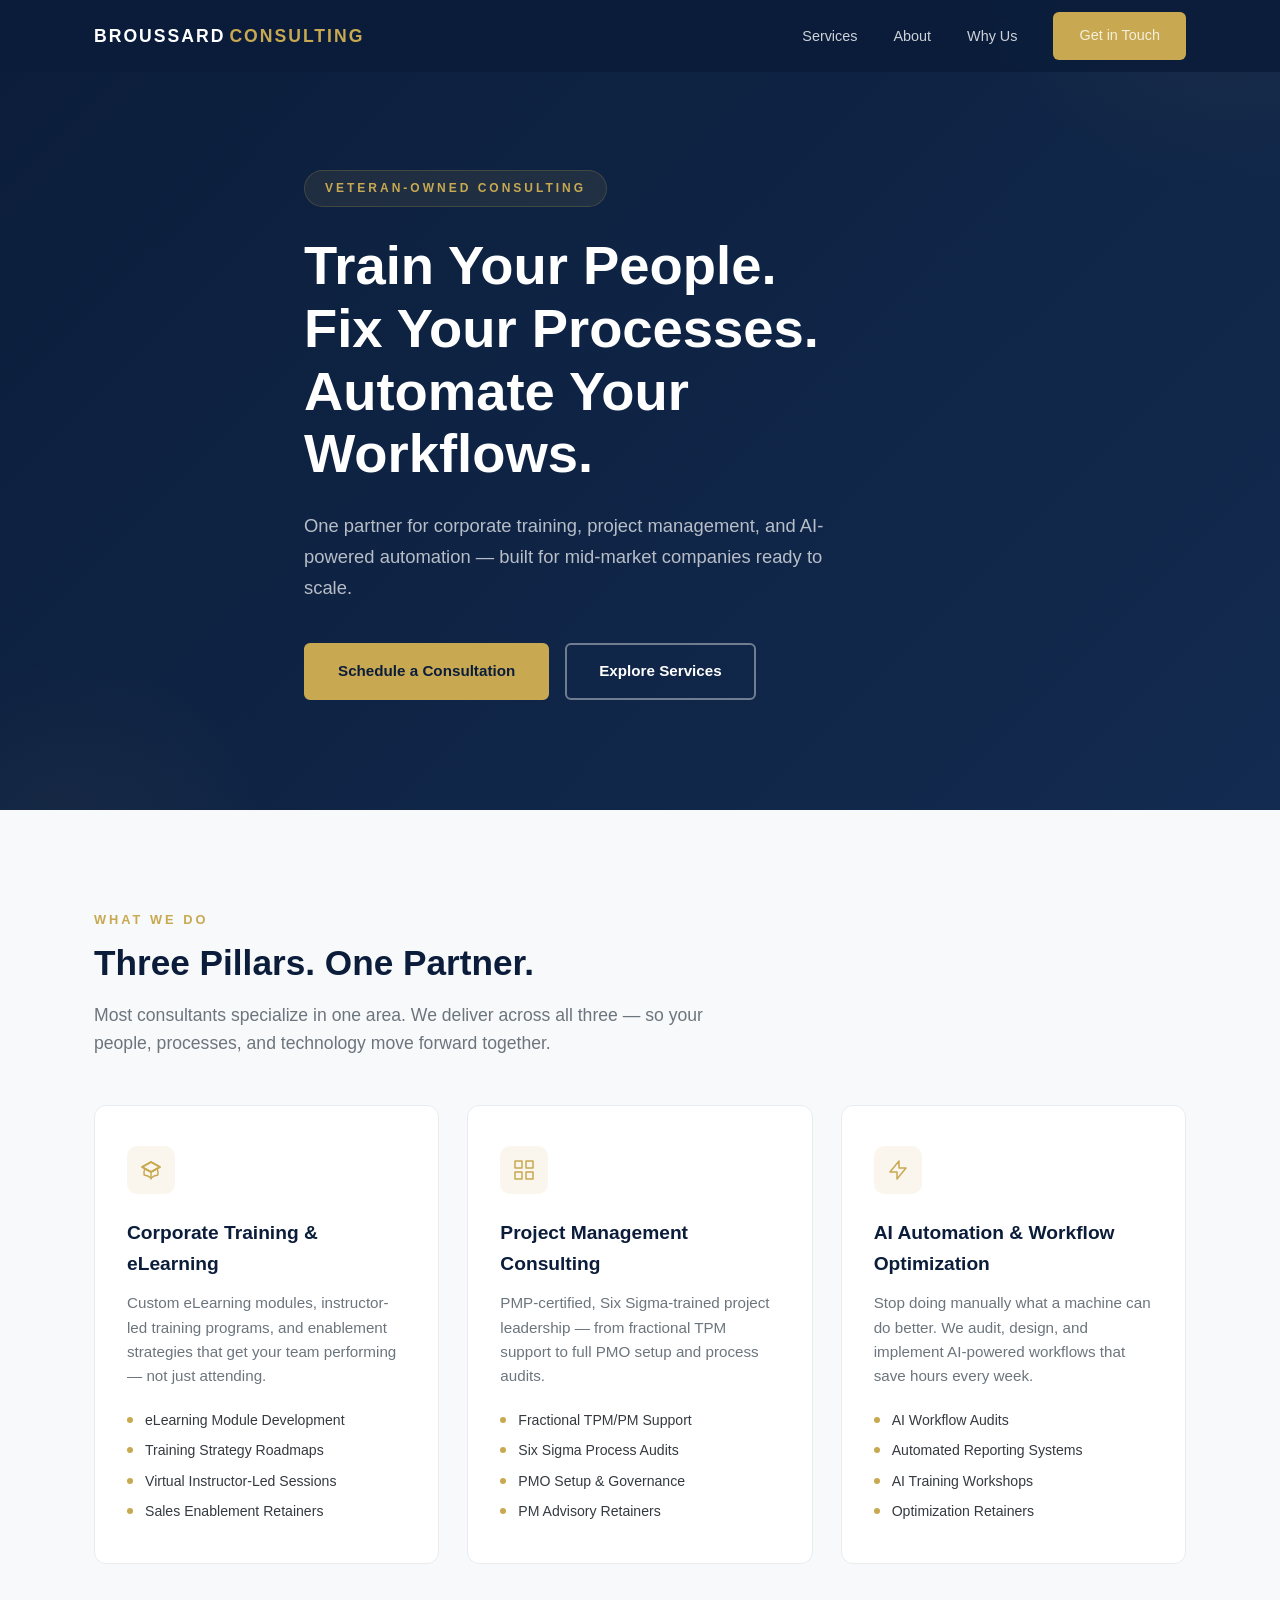
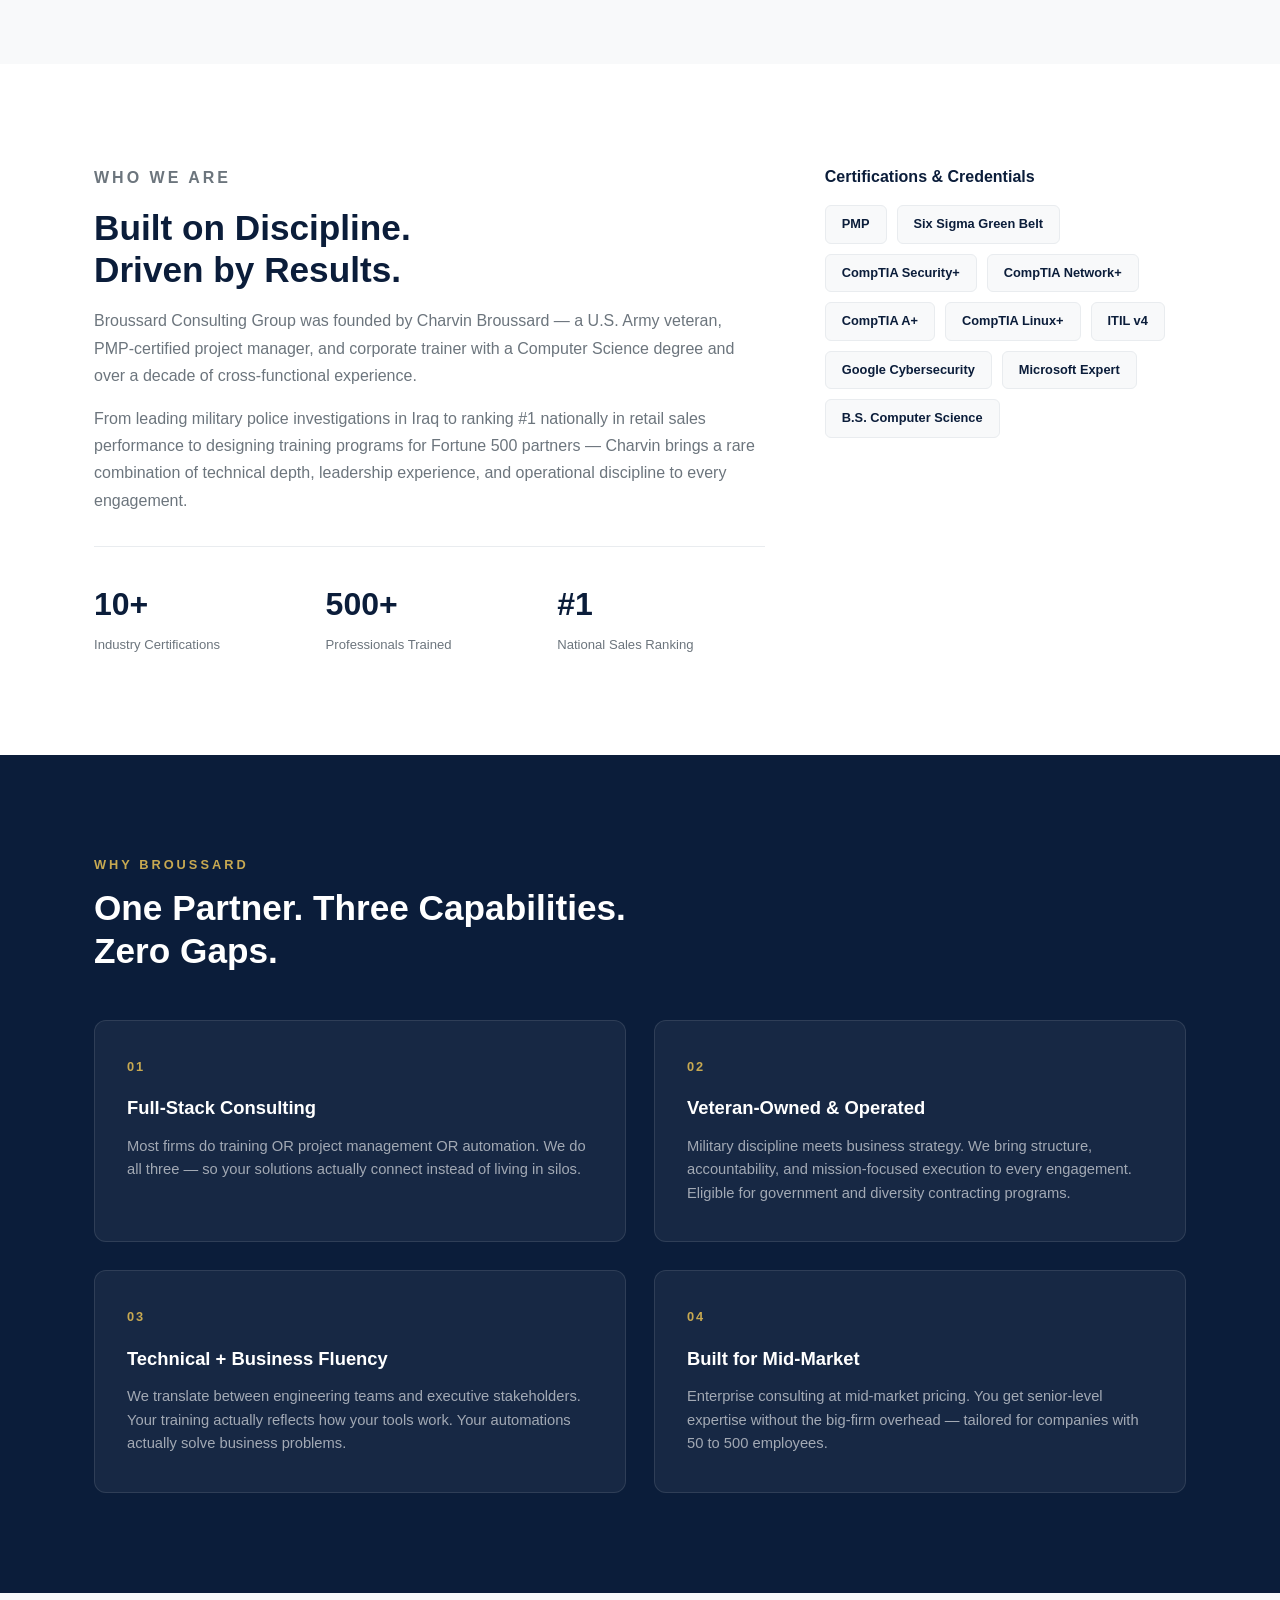
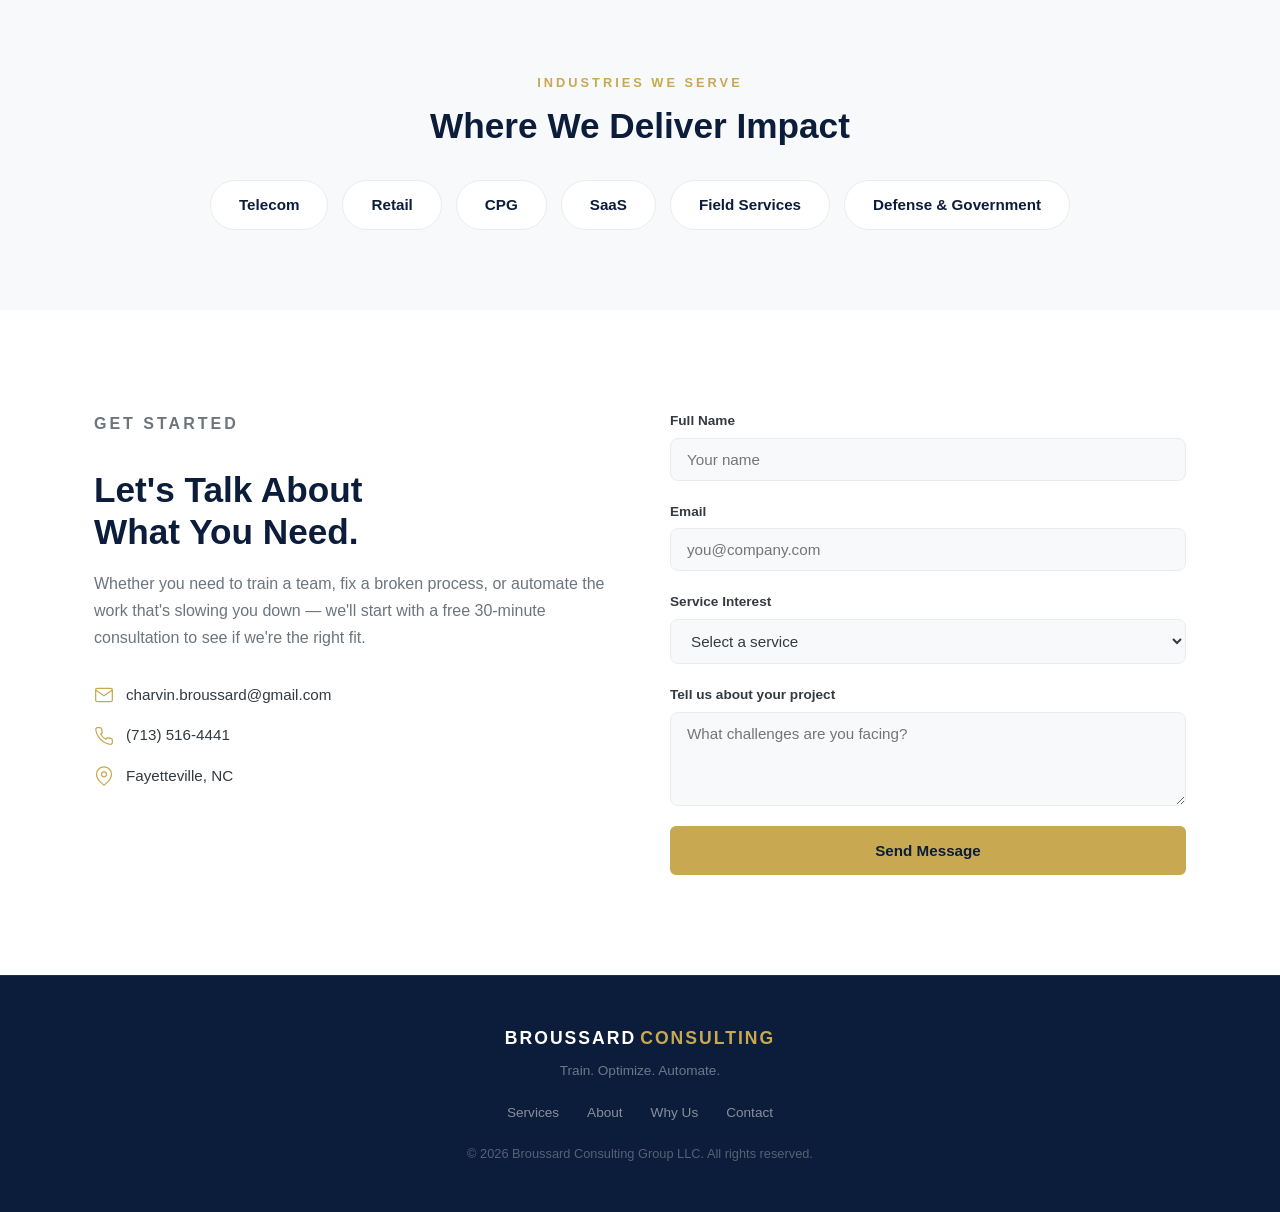
==== index.html @ 8b86dac6 "Initial commit: Broussard Consulting Group landing page" ====
<!DOCTYPE html>
<html lang="en">
<head>
  <meta charset="UTF-8">
  <meta name="viewport" content="width=device-width, initial-scale=1.0">
  <title>Broussard Consulting Group | Training, PM & AI Automation</title>
  <meta name="description" content="Broussard Consulting Group — Corporate Training, Project Management Consulting, and AI Automation for mid-market companies. Veteran-owned.">
  <link rel="stylesheet" href="styles.css">
</head>
<body>

  <!-- Navigation -->
  <nav class="navbar" id="navbar">
    <div class="container nav-container">
      <a href="#" class="logo">BROUSSARD<span>CONSULTING</span></a>
      <button class="nav-toggle" id="navToggle" aria-label="Toggle navigation">
        <span></span>
        <span></span>
        <span></span>
      </button>
      <ul class="nav-links" id="navLinks">
        <li><a href="#services">Services</a></li>
        <li><a href="#about">About</a></li>
        <li><a href="#why-us">Why Us</a></li>
        <li><a href="#contact" class="btn btn-nav">Get in Touch</a></li>
      </ul>
    </div>
  </nav>

  <!-- Hero Section -->
  <header class="hero">
    <div class="container hero-content">
      <p class="hero-badge">Veteran-Owned Consulting</p>
      <h1>Train Your People.<br>Fix Your Processes.<br>Automate Your Workflows.</h1>
      <p class="hero-sub">One partner for corporate training, project management, and AI-powered automation — built for mid-market companies ready to scale.</p>
      <div class="hero-cta">
        <a href="#contact" class="btn btn-primary">Schedule a Consultation</a>
        <a href="#services" class="btn btn-outline">Explore Services</a>
      </div>
    </div>
  </header>

  <!-- Services Section -->
  <section class="services" id="services">
    <div class="container">
      <p class="section-label">What We Do</p>
      <h2 class="section-title">Three Pillars. One Partner.</h2>
      <p class="section-sub">Most consultants specialize in one area. We deliver across all three — so your people, processes, and technology move forward together.</p>
      <div class="services-grid">
        <!-- Service 1 -->
        <div class="service-card">
          <div class="service-icon">
            <svg viewBox="0 0 24 24" fill="none" stroke="currentColor" stroke-width="1.5" stroke-linecap="round" stroke-linejoin="round"><path d="M12 14l9-5-9-5-9 5 9 5z"/><path d="M12 14l6.16-3.422a12.083 12.083 0 01.665 6.479A11.952 11.952 0 0012 20.055a11.952 11.952 0 00-6.824-2.998 12.078 12.078 0 01.665-6.479L12 14z"/><path d="M12 14l9-5-9-5-9 5 9 5z"/><path d="M12 14v7"/></svg>
          </div>
          <h3>Corporate Training & eLearning</h3>
          <p>Custom eLearning modules, instructor-led training programs, and enablement strategies that get your team performing — not just attending.</p>
          <ul class="service-list">
            <li>eLearning Module Development</li>
            <li>Training Strategy Roadmaps</li>
            <li>Virtual Instructor-Led Sessions</li>
            <li>Sales Enablement Retainers</li>
          </ul>
        </div>
        <!-- Service 2 -->
        <div class="service-card">
          <div class="service-icon">
            <svg viewBox="0 0 24 24" fill="none" stroke="currentColor" stroke-width="1.5" stroke-linecap="round" stroke-linejoin="round"><rect x="3" y="3" width="7" height="7"/><rect x="14" y="3" width="7" height="7"/><rect x="3" y="14" width="7" height="7"/><rect x="14" y="14" width="7" height="7"/></svg>
          </div>
          <h3>Project Management Consulting</h3>
          <p>PMP-certified, Six Sigma-trained project leadership — from fractional TPM support to full PMO setup and process audits.</p>
          <ul class="service-list">
            <li>Fractional TPM/PM Support</li>
            <li>Six Sigma Process Audits</li>
            <li>PMO Setup & Governance</li>
            <li>PM Advisory Retainers</li>
          </ul>
        </div>
        <!-- Service 3 -->
        <div class="service-card">
          <div class="service-icon">
            <svg viewBox="0 0 24 24" fill="none" stroke="currentColor" stroke-width="1.5" stroke-linecap="round" stroke-linejoin="round"><path d="M13 10V3L4 14h7v7l9-11h-7z"/></svg>
          </div>
          <h3>AI Automation & Workflow Optimization</h3>
          <p>Stop doing manually what a machine can do better. We audit, design, and implement AI-powered workflows that save hours every week.</p>
          <ul class="service-list">
            <li>AI Workflow Audits</li>
            <li>Automated Reporting Systems</li>
            <li>AI Training Workshops</li>
            <li>Optimization Retainers</li>
          </ul>
        </div>
      </div>
    </div>
  </section>

  <!-- About Section -->
  <section class="about" id="about">
    <div class="container about-grid">
      <div class="about-content">
        <p class="section-label">Who We Are</p>
        <h2 class="section-title">Built on Discipline.<br>Driven by Results.</h2>
        <p>Broussard Consulting Group was founded by Charvin Broussard — a U.S. Army veteran, PMP-certified project manager, and corporate trainer with a Computer Science degree and over a decade of cross-functional experience.</p>
        <p>From leading military police investigations in Iraq to ranking #1 nationally in retail sales performance to designing training programs for Fortune 500 partners — Charvin brings a rare combination of technical depth, leadership experience, and operational discipline to every engagement.</p>
        <div class="credential-grid">
          <div class="credential">
            <span class="credential-number">10+</span>
            <span class="credential-label">Industry Certifications</span>
          </div>
          <div class="credential">
            <span class="credential-number">500+</span>
            <span class="credential-label">Professionals Trained</span>
          </div>
          <div class="credential">
            <span class="credential-number">#1</span>
            <span class="credential-label">National Sales Ranking</span>
          </div>
        </div>
      </div>
      <div class="about-certs">
        <h4>Certifications & Credentials</h4>
        <div class="cert-tags">
          <span class="cert-tag">PMP</span>
          <span class="cert-tag">Six Sigma Green Belt</span>
          <span class="cert-tag">CompTIA Security+</span>
          <span class="cert-tag">CompTIA Network+</span>
          <span class="cert-tag">CompTIA A+</span>
          <span class="cert-tag">CompTIA Linux+</span>
          <span class="cert-tag">ITIL v4</span>
          <span class="cert-tag">Google Cybersecurity</span>
          <span class="cert-tag">Microsoft Expert</span>
          <span class="cert-tag">B.S. Computer Science</span>
        </div>
      </div>
    </div>
  </section>

  <!-- Why Us Section -->
  <section class="why-us" id="why-us">
    <div class="container">
      <p class="section-label">Why Broussard</p>
      <h2 class="section-title">One Partner. Three Capabilities.<br>Zero Gaps.</h2>
      <div class="why-grid">
        <div class="why-card">
          <div class="why-number">01</div>
          <h3>Full-Stack Consulting</h3>
          <p>Most firms do training OR project management OR automation. We do all three — so your solutions actually connect instead of living in silos.</p>
        </div>
        <div class="why-card">
          <div class="why-number">02</div>
          <h3>Veteran-Owned & Operated</h3>
          <p>Military discipline meets business strategy. We bring structure, accountability, and mission-focused execution to every engagement. Eligible for government and diversity contracting programs.</p>
        </div>
        <div class="why-card">
          <div class="why-number">03</div>
          <h3>Technical + Business Fluency</h3>
          <p>We translate between engineering teams and executive stakeholders. Your training actually reflects how your tools work. Your automations actually solve business problems.</p>
        </div>
        <div class="why-card">
          <div class="why-number">04</div>
          <h3>Built for Mid-Market</h3>
          <p>Enterprise consulting at mid-market pricing. You get senior-level expertise without the big-firm overhead — tailored for companies with 50 to 500 employees.</p>
        </div>
      </div>
    </div>
  </section>

  <!-- Industries Section -->
  <section class="industries">
    <div class="container">
      <p class="section-label">Industries We Serve</p>
      <h2 class="section-title">Where We Deliver Impact</h2>
      <div class="industry-tags">
        <span class="industry-tag">Telecom</span>
        <span class="industry-tag">Retail</span>
        <span class="industry-tag">CPG</span>
        <span class="industry-tag">SaaS</span>
        <span class="industry-tag">Field Services</span>
        <span class="industry-tag">Defense & Government</span>
      </div>
    </div>
  </section>

  <!-- Contact / CTA Section -->
  <section class="contact" id="contact">
    <div class="container contact-grid">
      <div class="contact-info">
        <p class="section-label">Get Started</p>
        <h2 class="section-title">Let's Talk About<br>What You Need.</h2>
        <p>Whether you need to train a team, fix a broken process, or automate the work that's slowing you down — we'll start with a free 30-minute consultation to see if we're the right fit.</p>
        <div class="contact-details">
          <div class="contact-item">
            <svg viewBox="0 0 24 24" fill="none" stroke="currentColor" stroke-width="1.5" stroke-linecap="round" stroke-linejoin="round"><path d="M4 4h16c1.1 0 2 .9 2 2v12c0 1.1-.9 2-2 2H4c-1.1 0-2-.9-2-2V6c0-1.1.9-2 2-2z"/><polyline points="22,6 12,13 2,6"/></svg>
            <a href="mailto:charvin.broussard@gmail.com">charvin.broussard@gmail.com</a>
          </div>
          <div class="contact-item">
            <svg viewBox="0 0 24 24" fill="none" stroke="currentColor" stroke-width="1.5" stroke-linecap="round" stroke-linejoin="round"><path d="M22 16.92v3a2 2 0 01-2.18 2 19.79 19.79 0 01-8.63-3.07 19.5 19.5 0 01-6-6 19.79 19.79 0 01-3.07-8.67A2 2 0 014.11 2h3a2 2 0 012 1.72 12.84 12.84 0 00.7 2.81 2 2 0 01-.45 2.11L8.09 9.91a16 16 0 006 6l1.27-1.27a2 2 0 012.11-.45 12.84 12.84 0 002.81.7A2 2 0 0122 16.92z"/></svg>
            <a href="tel:7135164441">(713) 516-4441</a>
          </div>
          <div class="contact-item">
            <svg viewBox="0 0 24 24" fill="none" stroke="currentColor" stroke-width="1.5" stroke-linecap="round" stroke-linejoin="round"><path d="M21 10c0 7-9 13-9 13s-9-6-9-13a9 9 0 0118 0z"/><circle cx="12" cy="10" r="3"/></svg>
            <span>Fayetteville, NC</span>
          </div>
        </div>
      </div>
      <form class="contact-form" id="contactForm">
        <div class="form-group">
          <label for="name">Full Name</label>
          <input type="text" id="name" name="name" required placeholder="Your name">
        </div>
        <div class="form-group">
          <label for="email">Email</label>
          <input type="email" id="email" name="email" required placeholder="you@company.com">
        </div>
        <div class="form-group">
          <label for="service">Service Interest</label>
          <select id="service" name="service" required>
            <option value="" disabled selected>Select a service</option>
            <option value="training">Corporate Training & eLearning</option>
            <option value="pm">Project Management Consulting</option>
            <option value="ai">AI Automation & Workflow Optimization</option>
            <option value="multiple">Multiple Services</option>
          </select>
        </div>
        <div class="form-group">
          <label for="message">Tell us about your project</label>
          <textarea id="message" name="message" rows="4" required placeholder="What challenges are you facing?"></textarea>
        </div>
        <button type="submit" class="btn btn-primary btn-full">Send Message</button>
      </form>
    </div>
  </section>

  <!-- Footer -->
  <footer class="footer">
    <div class="container footer-content">
      <div class="footer-brand">
        <a href="#" class="logo">BROUSSARD<span>CONSULTING</span></a>
        <p>Train. Optimize. Automate.</p>
      </div>
      <div class="footer-links">
        <a href="#services">Services</a>
        <a href="#about">About</a>
        <a href="#why-us">Why Us</a>
        <a href="#contact">Contact</a>
      </div>
      <p class="footer-copy">&copy; 2026 Broussard Consulting Group LLC. All rights reserved.</p>
    </div>
  </footer>

  <script src="script.js"></script>
</body>
</html>
---- styles.css ----
/* ===========================
   BROUSSARD CONSULTING GROUP
   Landing Page Styles
   =========================== */

/* --- Reset & Base --- */
*, *::before, *::after {
  margin: 0;
  padding: 0;
  box-sizing: border-box;
}

:root {
  --navy: #0B1D3A;
  --navy-light: #132B50;
  --gold: #C8A951;
  --gold-light: #E0C97A;
  --white: #FFFFFF;
  --gray-50: #F8F9FA;
  --gray-100: #F1F3F5;
  --gray-200: #E9ECEF;
  --gray-400: #ADB5BD;
  --gray-600: #6C757D;
  --gray-800: #343A40;
  --font-main: 'Segoe UI', -apple-system, BlinkMacSystemFont, sans-serif;
  --transition: 0.3s ease;
}

html {
  scroll-behavior: smooth;
  scroll-padding-top: 80px;
}

body {
  font-family: var(--font-main);
  color: var(--gray-800);
  line-height: 1.6;
  background: var(--white);
  -webkit-font-smoothing: antialiased;
}

a {
  text-decoration: none;
  color: inherit;
}

ul {
  list-style: none;
}

img {
  max-width: 100%;
  display: block;
}

.container {
  max-width: 1140px;
  margin: 0 auto;
  padding: 0 24px;
}

/* --- Buttons --- */
.btn {
  display: inline-block;
  padding: 14px 32px;
  border-radius: 6px;
  font-size: 0.95rem;
  font-weight: 600;
  cursor: pointer;
  transition: var(--transition);
  border: 2px solid transparent;
  text-align: center;
}

.btn-primary {
  background: var(--gold);
  color: var(--navy);
  border-color: var(--gold);
}

.btn-primary:hover {
  background: var(--gold-light);
  border-color: var(--gold-light);
  transform: translateY(-2px);
  box-shadow: 0 4px 16px rgba(200, 169, 81, 0.3);
}

.btn-outline {
  background: transparent;
  color: var(--white);
  border-color: rgba(255, 255, 255, 0.4);
}

.btn-outline:hover {
  background: rgba(255, 255, 255, 0.1);
  border-color: var(--white);
}

.btn-nav {
  padding: 10px 24px;
  background: var(--gold);
  color: var(--navy);
  border-radius: 6px;
  font-weight: 600;
}

.btn-nav:hover {
  background: var(--gold-light);
}

.btn-full {
  width: 100%;
}

/* --- Section Labels --- */
.section-label {
  font-size: 0.8rem;
  font-weight: 700;
  text-transform: uppercase;
  letter-spacing: 3px;
  color: var(--gold);
  margin-bottom: 12px;
}

.section-title {
  font-size: 2.2rem;
  font-weight: 700;
  line-height: 1.2;
  margin-bottom: 16px;
  color: var(--navy);
}

.section-sub {
  font-size: 1.1rem;
  color: var(--gray-600);
  max-width: 640px;
  margin-bottom: 48px;
}

/* ===========================
   NAVBAR
   =========================== */
.navbar {
  position: fixed;
  top: 0;
  left: 0;
  right: 0;
  z-index: 1000;
  background: rgba(11, 29, 58, 0.95);
  backdrop-filter: blur(10px);
  transition: var(--transition);
}

.navbar.scrolled {
  box-shadow: 0 2px 20px rgba(0, 0, 0, 0.15);
}

.nav-container {
  display: flex;
  align-items: center;
  justify-content: space-between;
  height: 72px;
}

.logo {
  font-size: 1.1rem;
  font-weight: 800;
  color: var(--white);
  letter-spacing: 2px;
}

.logo span {
  color: var(--gold);
  margin-left: 4px;
}

.nav-links {
  display: flex;
  align-items: center;
  gap: 36px;
}

.nav-links a {
  color: rgba(255, 255, 255, 0.8);
  font-size: 0.9rem;
  font-weight: 500;
  transition: var(--transition);
}

.nav-links a:hover {
  color: var(--white);
}

.nav-toggle {
  display: none;
  flex-direction: column;
  gap: 5px;
  background: none;
  border: none;
  cursor: pointer;
  padding: 4px;
}

.nav-toggle span {
  width: 24px;
  height: 2px;
  background: var(--white);
  transition: var(--transition);
}

/* ===========================
   HERO
   =========================== */
.hero {
  background: linear-gradient(135deg, var(--navy) 0%, var(--navy-light) 100%);
  padding: 160px 0 100px;
  min-height: 90vh;
  display: flex;
  align-items: center;
  position: relative;
  overflow: hidden;
}

.hero::before {
  content: '';
  position: absolute;
  top: -50%;
  right: -20%;
  width: 600px;
  height: 600px;
  background: radial-gradient(circle, rgba(200, 169, 81, 0.08) 0%, transparent 70%);
  border-radius: 50%;
}

.hero::after {
  content: '';
  position: absolute;
  bottom: -30%;
  left: -10%;
  width: 400px;
  height: 400px;
  background: radial-gradient(circle, rgba(200, 169, 81, 0.05) 0%, transparent 70%);
  border-radius: 50%;
}

.hero-content {
  position: relative;
  z-index: 1;
  max-width: 720px;
}

.hero-badge {
  display: inline-block;
  font-size: 0.75rem;
  font-weight: 700;
  text-transform: uppercase;
  letter-spacing: 3px;
  color: var(--gold);
  background: rgba(200, 169, 81, 0.1);
  padding: 8px 20px;
  border-radius: 50px;
  border: 1px solid rgba(200, 169, 81, 0.2);
  margin-bottom: 28px;
}

.hero h1 {
  font-size: 3.4rem;
  font-weight: 800;
  color: var(--white);
  line-height: 1.15;
  margin-bottom: 24px;
}

.hero-sub {
  font-size: 1.15rem;
  color: rgba(255, 255, 255, 0.7);
  line-height: 1.7;
  margin-bottom: 40px;
  max-width: 560px;
}

.hero-cta {
  display: flex;
  gap: 16px;
  flex-wrap: wrap;
}

/* ===========================
   SERVICES
   =========================== */
.services {
  padding: 100px 0;
  background: var(--gray-50);
}

.services-grid {
  display: grid;
  grid-template-columns: repeat(3, 1fr);
  gap: 28px;
}

.service-card {
  background: var(--white);
  border-radius: 12px;
  padding: 40px 32px;
  border: 1px solid var(--gray-200);
  transition: var(--transition);
}

.service-card:hover {
  transform: translateY(-4px);
  box-shadow: 0 12px 40px rgba(0, 0, 0, 0.08);
  border-color: var(--gold);
}

.service-icon {
  width: 48px;
  height: 48px;
  background: rgba(200, 169, 81, 0.1);
  border-radius: 10px;
  display: flex;
  align-items: center;
  justify-content: center;
  margin-bottom: 24px;
}

.service-icon svg {
  width: 24px;
  height: 24px;
  color: var(--gold);
}

.service-card h3 {
  font-size: 1.2rem;
  font-weight: 700;
  color: var(--navy);
  margin-bottom: 12px;
}

.service-card > p {
  font-size: 0.95rem;
  color: var(--gray-600);
  margin-bottom: 20px;
  line-height: 1.6;
}

.service-list {
  display: flex;
  flex-direction: column;
  gap: 8px;
}

.service-list li {
  font-size: 0.88rem;
  color: var(--gray-800);
  padding-left: 18px;
  position: relative;
}

.service-list li::before {
  content: '';
  position: absolute;
  left: 0;
  top: 8px;
  width: 6px;
  height: 6px;
  background: var(--gold);
  border-radius: 50%;
}

/* ===========================
   ABOUT
   =========================== */
.about {
  padding: 100px 0;
}

.about-grid {
  display: grid;
  grid-template-columns: 1.3fr 0.7fr;
  gap: 60px;
  align-items: start;
}

.about-content p {
  font-size: 1rem;
  color: var(--gray-600);
  margin-bottom: 16px;
  line-height: 1.7;
}

.credential-grid {
  display: grid;
  grid-template-columns: repeat(3, 1fr);
  gap: 24px;
  margin-top: 32px;
  padding-top: 32px;
  border-top: 1px solid var(--gray-200);
}

.credential {
  display: flex;
  flex-direction: column;
}

.credential-number {
  font-size: 2rem;
  font-weight: 800;
  color: var(--navy);
}

.credential-label {
  font-size: 0.82rem;
  color: var(--gray-600);
  margin-top: 4px;
}

.about-certs h4 {
  font-size: 1rem;
  font-weight: 700;
  color: var(--navy);
  margin-bottom: 16px;
}

.cert-tags {
  display: flex;
  flex-wrap: wrap;
  gap: 10px;
}

.cert-tag {
  font-size: 0.8rem;
  font-weight: 600;
  padding: 8px 16px;
  background: var(--gray-50);
  color: var(--navy);
  border-radius: 6px;
  border: 1px solid var(--gray-200);
}

/* ===========================
   WHY US
   =========================== */
.why-us {
  padding: 100px 0;
  background: var(--navy);
}

.why-us .section-label {
  color: var(--gold);
}

.why-us .section-title {
  color: var(--white);
}

.why-grid {
  display: grid;
  grid-template-columns: repeat(2, 1fr);
  gap: 28px;
  margin-top: 48px;
}

.why-card {
  background: rgba(255, 255, 255, 0.05);
  border: 1px solid rgba(255, 255, 255, 0.1);
  border-radius: 12px;
  padding: 36px 32px;
  transition: var(--transition);
}

.why-card:hover {
  background: rgba(255, 255, 255, 0.08);
  border-color: rgba(200, 169, 81, 0.3);
}

.why-number {
  font-size: 0.8rem;
  font-weight: 700;
  color: var(--gold);
  letter-spacing: 2px;
  margin-bottom: 16px;
}

.why-card h3 {
  font-size: 1.15rem;
  font-weight: 700;
  color: var(--white);
  margin-bottom: 12px;
}

.why-card p {
  font-size: 0.92rem;
  color: rgba(255, 255, 255, 0.6);
  line-height: 1.6;
}

/* ===========================
   INDUSTRIES
   =========================== */
.industries {
  padding: 80px 0;
  text-align: center;
  background: var(--gray-50);
}

.industry-tags {
  display: flex;
  flex-wrap: wrap;
  justify-content: center;
  gap: 14px;
  margin-top: 32px;
}

.industry-tag {
  font-size: 0.95rem;
  font-weight: 600;
  padding: 12px 28px;
  background: var(--white);
  color: var(--navy);
  border-radius: 50px;
  border: 1px solid var(--gray-200);
  transition: var(--transition);
}

.industry-tag:hover {
  border-color: var(--gold);
  color: var(--gold);
}

/* ===========================
   CONTACT
   =========================== */
.contact {
  padding: 100px 0;
}

.contact-grid {
  display: grid;
  grid-template-columns: 1fr 1fr;
  gap: 60px;
  align-items: start;
}

.contact-info p {
  font-size: 1rem;
  color: var(--gray-600);
  line-height: 1.7;
  margin-bottom: 32px;
}

.contact-details {
  display: flex;
  flex-direction: column;
  gap: 16px;
}

.contact-item {
  display: flex;
  align-items: center;
  gap: 12px;
  font-size: 0.95rem;
  color: var(--gray-800);
}

.contact-item svg {
  width: 20px;
  height: 20px;
  color: var(--gold);
  flex-shrink: 0;
}

.contact-item a {
  transition: var(--transition);
}

.contact-item a:hover {
  color: var(--gold);
}

/* --- Form --- */
.contact-form {
  display: flex;
  flex-direction: column;
  gap: 20px;
}

.form-group {
  display: flex;
  flex-direction: column;
  gap: 6px;
}

.form-group label {
  font-size: 0.85rem;
  font-weight: 600;
  color: var(--gray-800);
}

.form-group input,
.form-group select,
.form-group textarea {
  padding: 12px 16px;
  border: 1px solid var(--gray-200);
  border-radius: 8px;
  font-family: var(--font-main);
  font-size: 0.95rem;
  color: var(--gray-800);
  background: var(--gray-50);
  transition: var(--transition);
  outline: none;
}

.form-group input:focus,
.form-group select:focus,
.form-group textarea:focus {
  border-color: var(--gold);
  background: var(--white);
  box-shadow: 0 0 0 3px rgba(200, 169, 81, 0.1);
}

.form-group textarea {
  resize: vertical;
}

/* --- Form Success Message --- */
.form-success {
  display: none;
  text-align: center;
  padding: 40px;
}

.form-success.visible {
  display: block;
}

.form-success h3 {
  font-size: 1.3rem;
  color: var(--navy);
  margin-bottom: 8px;
}

.form-success p {
  color: var(--gray-600);
}

/* ===========================
   FOOTER
   =========================== */
.footer {
  background: var(--navy);
  padding: 48px 0;
  border-top: 1px solid rgba(255, 255, 255, 0.08);
}

.footer-content {
  display: flex;
  flex-direction: column;
  align-items: center;
  gap: 20px;
  text-align: center;
}

.footer-brand p {
  font-size: 0.85rem;
  color: rgba(255, 255, 255, 0.4);
  margin-top: 8px;
}

.footer-links {
  display: flex;
  gap: 28px;
}

.footer-links a {
  font-size: 0.85rem;
  color: rgba(255, 255, 255, 0.5);
  transition: var(--transition);
}

.footer-links a:hover {
  color: var(--gold);
}

.footer-copy {
  font-size: 0.8rem;
  color: rgba(255, 255, 255, 0.3);
}

/* ===========================
   ANIMATIONS
   =========================== */
.fade-in {
  opacity: 0;
  transform: translateY(24px);
  transition: opacity 0.6s ease, transform 0.6s ease;
}

.fade-in.visible {
  opacity: 1;
  transform: translateY(0);
}

/* ===========================
   RESPONSIVE
   =========================== */
@media (max-width: 992px) {
  .hero h1 {
    font-size: 2.6rem;
  }

  .services-grid {
    grid-template-columns: 1fr;
    gap: 20px;
  }

  .about-grid {
    grid-template-columns: 1fr;
    gap: 40px;
  }

  .why-grid {
    grid-template-columns: 1fr;
  }

  .contact-grid {
    grid-template-columns: 1fr;
    gap: 40px;
  }
}

@media (max-width: 768px) {
  .nav-toggle {
    display: flex;
  }

  .nav-links {
    position: fixed;
    top: 72px;
    left: 0;
    right: 0;
    background: var(--navy);
    flex-direction: column;
    padding: 24px;
    gap: 20px;
    transform: translateY(-120%);
    transition: var(--transition);
    border-bottom: 1px solid rgba(255, 255, 255, 0.1);
  }

  .nav-links.active {
    transform: translateY(0);
  }

  .hero {
    padding: 130px 0 80px;
    min-height: auto;
  }

  .hero h1 {
    font-size: 2rem;
  }

  .hero-sub {
    font-size: 1rem;
  }

  .section-title {
    font-size: 1.7rem;
  }

  .credential-grid {
    grid-template-columns: repeat(3, 1fr);
    gap: 16px;
  }

  .credential-number {
    font-size: 1.5rem;
  }

  .hero-cta {
    flex-direction: column;
  }

  .hero-cta .btn {
    text-align: center;
  }
}
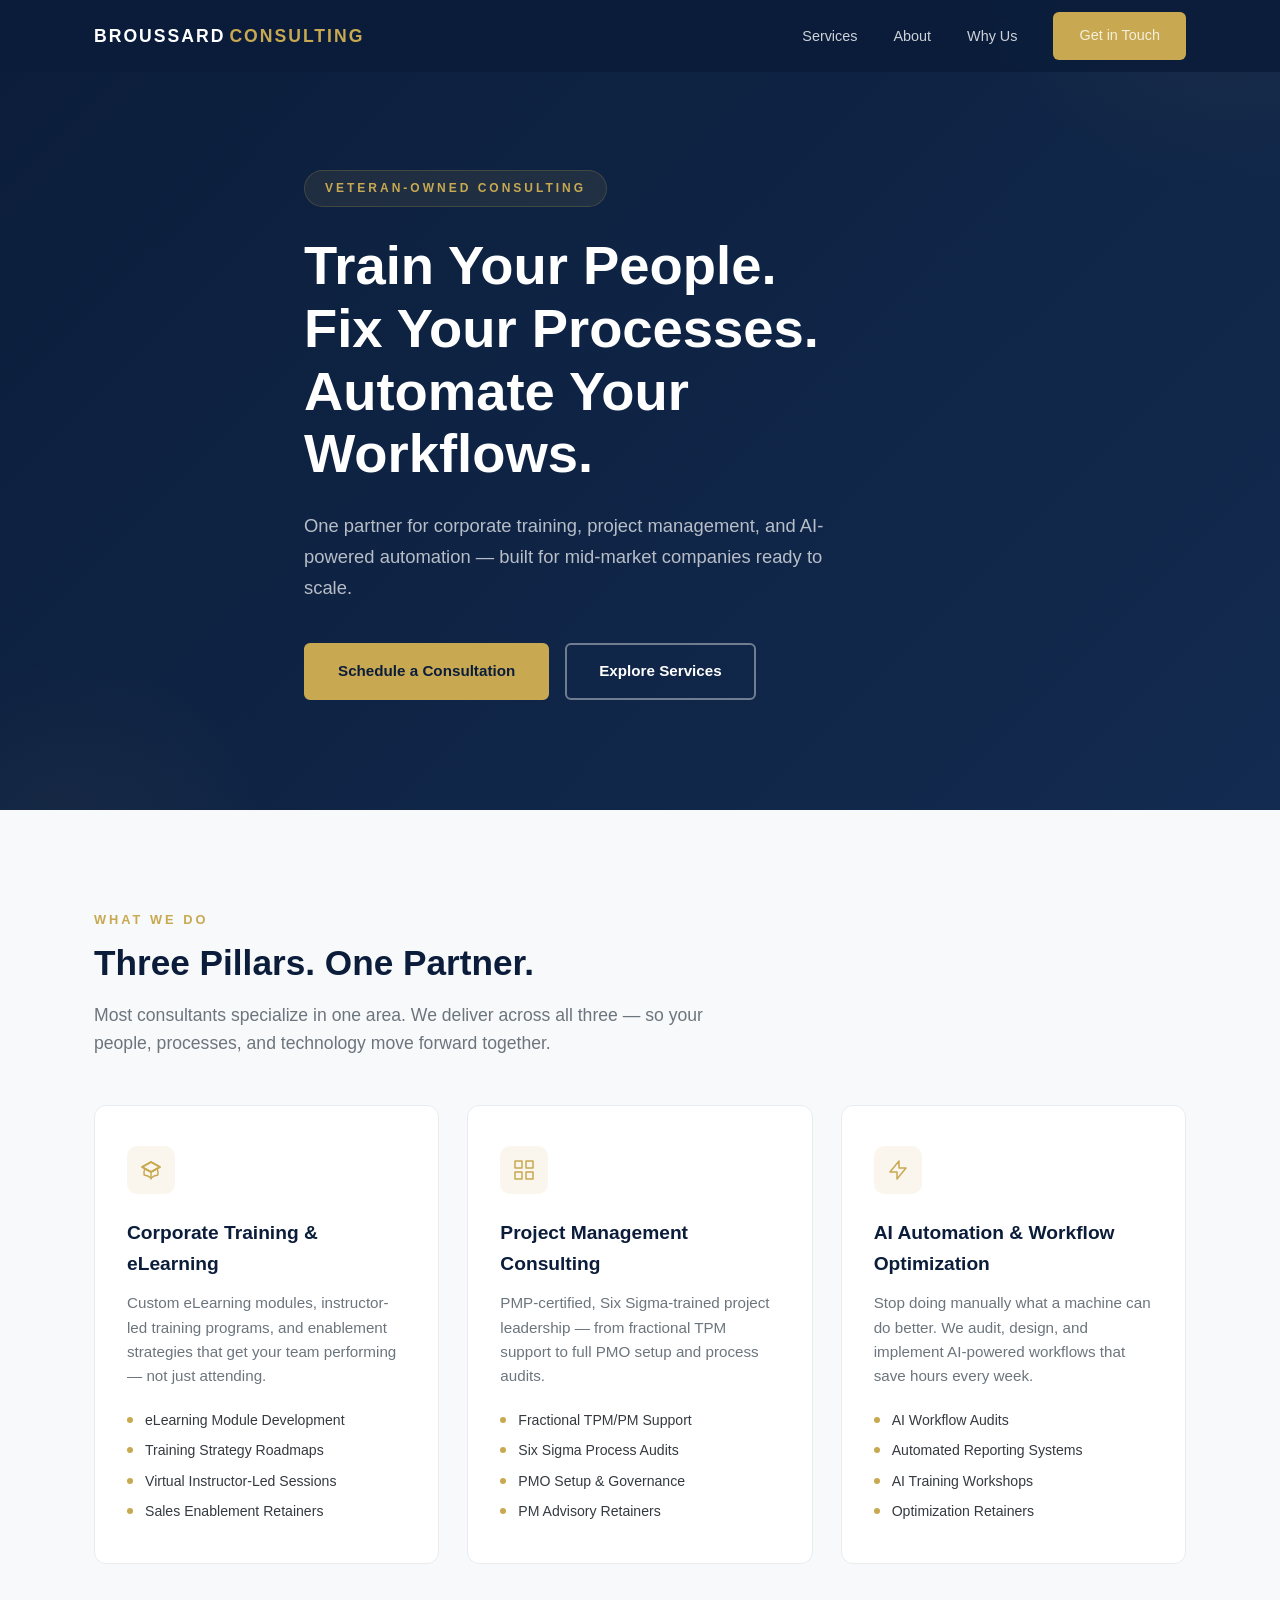
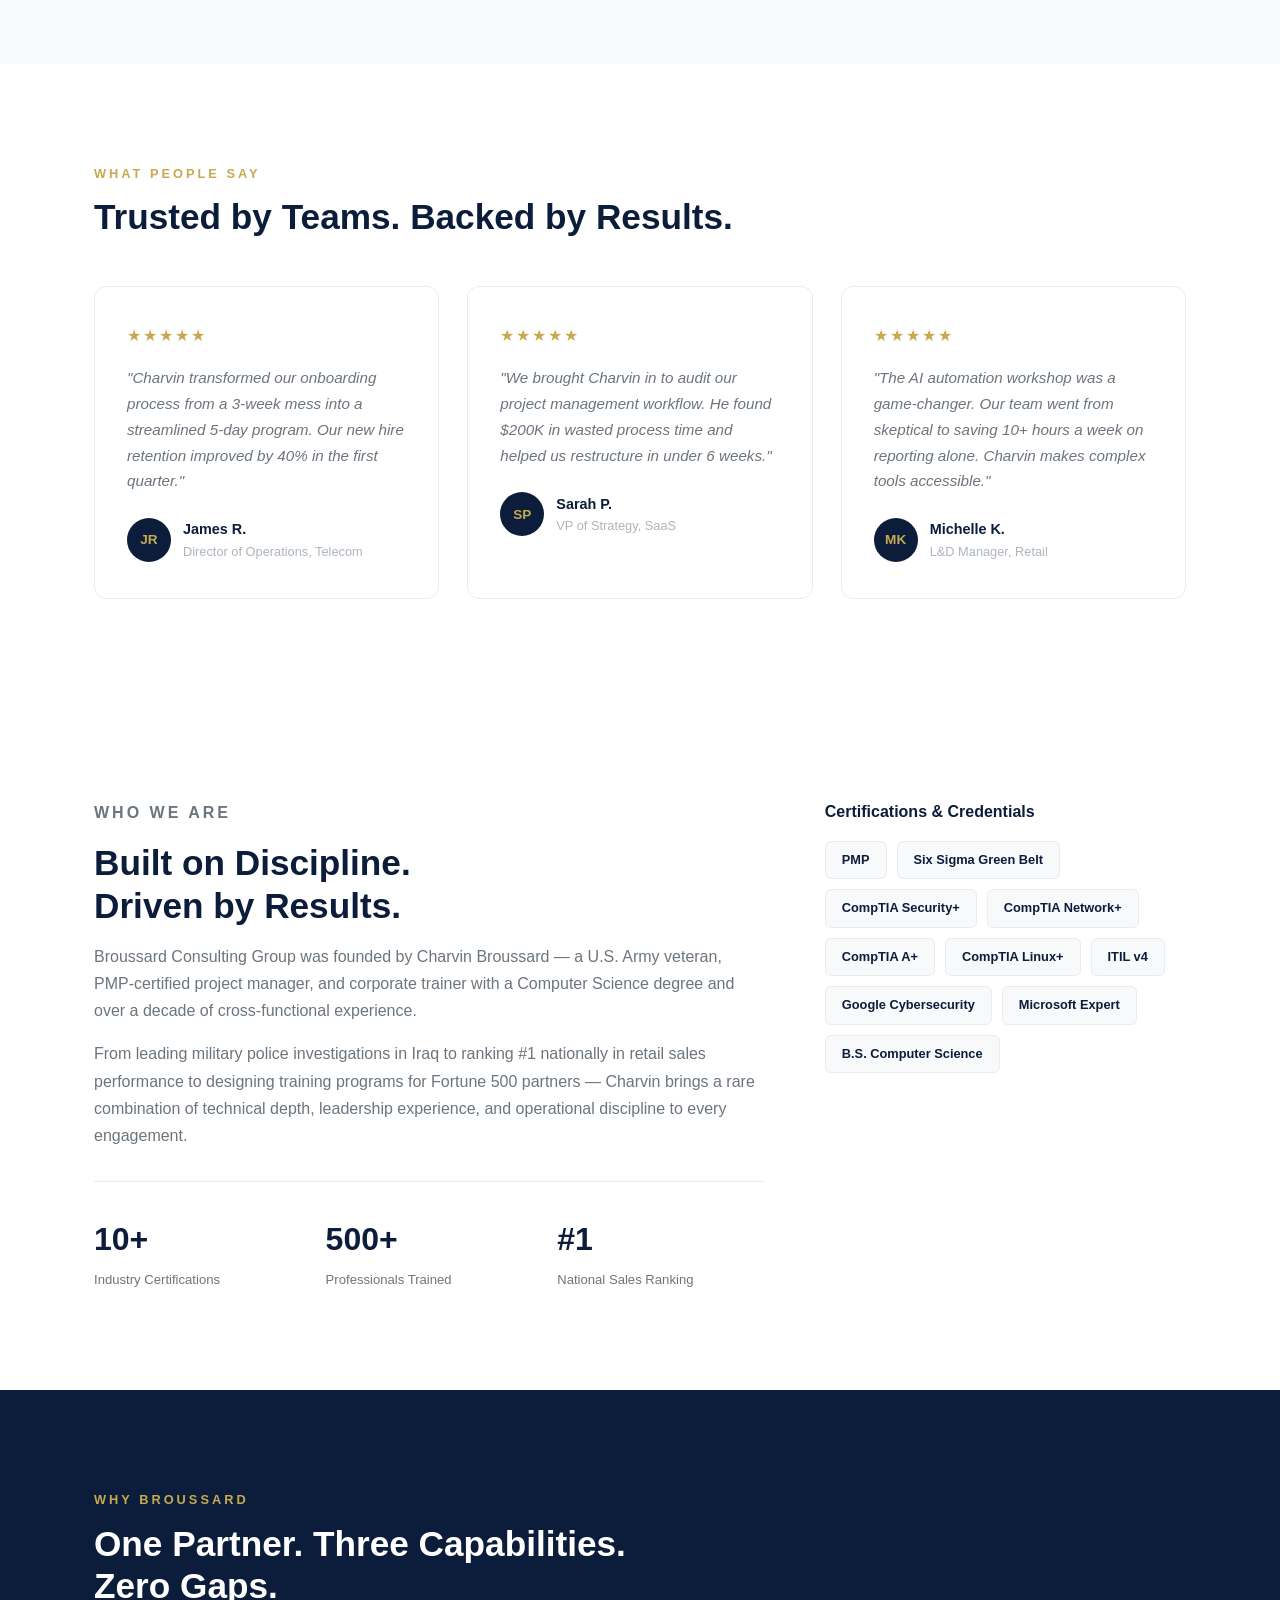
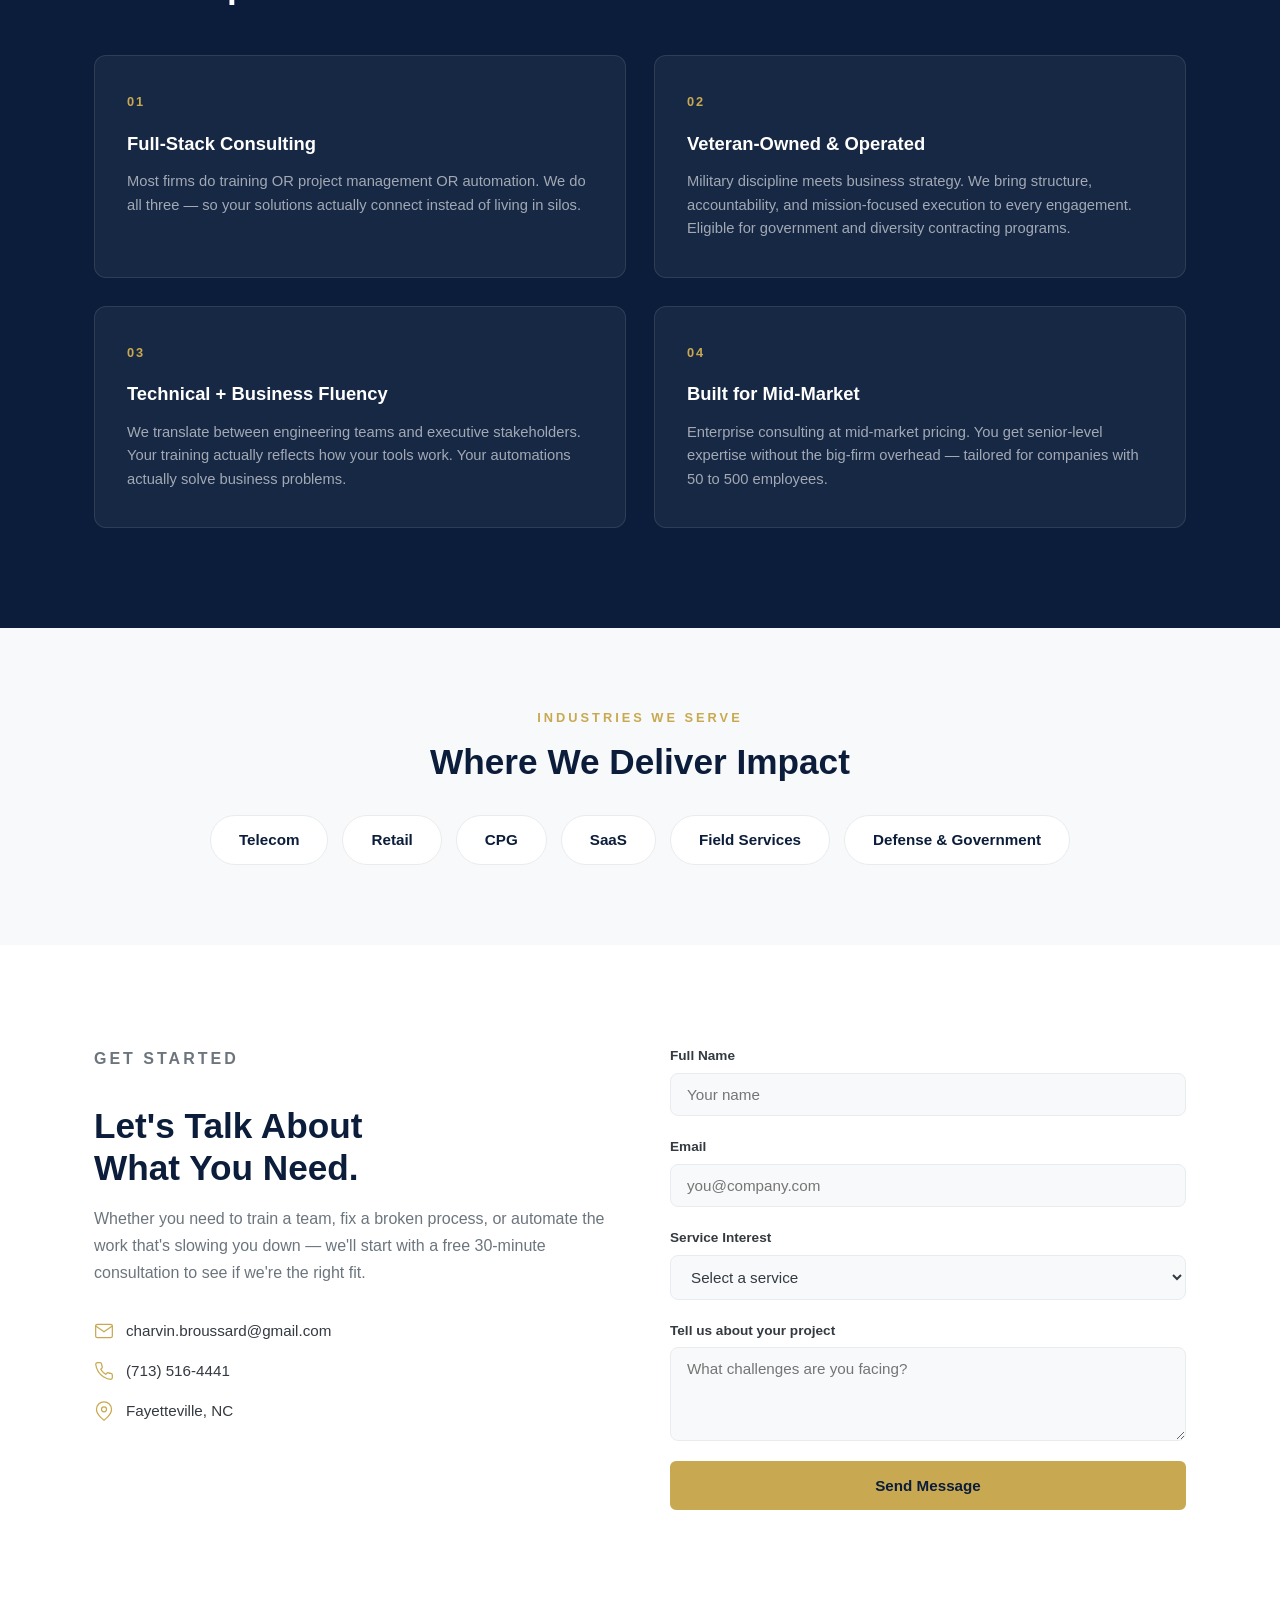
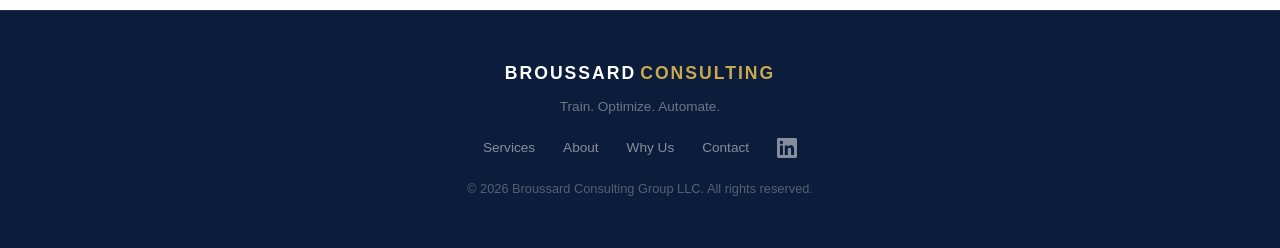
==== commit dfc413ae: "Add testimonials, Formspree contact form, analytics, OG tags, and LinkedIn - Added testimonials sect" ====
--- a/index.html
+++ b/index.html
@@ -5,6 +5,29 @@
   <meta name="viewport" content="width=device-width, initial-scale=1.0">
   <title>Broussard Consulting Group | Training, PM & AI Automation</title>
   <meta name="description" content="Broussard Consulting Group — Corporate Training, Project Management Consulting, and AI Automation for mid-market companies. Veteran-owned.">
+
+  <!-- Open Graph / Social Sharing -->
+  <meta property="og:type" content="website">
+  <meta property="og:title" content="Broussard Consulting Group | Training, PM & AI Automation">
+  <meta property="og:description" content="One partner for corporate training, project management, and AI-powered automation — built for mid-market companies ready to scale. Veteran-owned.">
+  <meta property="og:url" content="https://charvin68.github.io/broussard-consulting/">
+  <meta property="og:image" content="https://charvin68.github.io/broussard-consulting/og-image.png">
+  <meta name="twitter:card" content="summary_large_image">
+  <meta name="twitter:title" content="Broussard Consulting Group | Training, PM & AI Automation">
+  <meta name="twitter:description" content="One partner for corporate training, project management, and AI-powered automation — built for mid-market companies ready to scale.">
+
+  <!-- Favicon -->
+  <link rel="icon" href="data:image/svg+xml,<svg xmlns='http://www.w3.org/2000/svg' viewBox='0 0 100 100'><rect width='100' height='100' rx='12' fill='%230B1D3A'/><text x='50' y='68' font-size='60' font-weight='bold' font-family='sans-serif' fill='%23C8A951' text-anchor='middle'>B</text></svg>">
+
+  <!-- Google Analytics — Replace G-XXXXXXXXXX with your GA4 Measurement ID -->
+  <script async src="https://www.googletagmanager.com/gtag/js?id=G-XXXXXXXXXX"></script>
+  <script>
+    window.dataLayer = window.dataLayer || [];
+    function gtag(){dataLayer.push(arguments);}
+    gtag('js', new Date());
+    gtag('config', 'G-XXXXXXXXXX');
+  </script>
+
   <link rel="stylesheet" href="styles.css">
 </head>
 <body>
@@ -93,6 +116,49 @@
     </div>
   </section>
 
+  <!-- Testimonials Section -->
+  <section class="testimonials" id="testimonials">
+    <div class="container">
+      <p class="section-label">What People Say</p>
+      <h2 class="section-title">Trusted by Teams. Backed by Results.</h2>
+      <div class="testimonials-grid">
+        <div class="testimonial-card">
+          <div class="testimonial-stars">★★★★★</div>
+          <p class="testimonial-text">"Charvin transformed our onboarding process from a 3-week mess into a streamlined 5-day program. Our new hire retention improved by 40% in the first quarter."</p>
+          <div class="testimonial-author">
+            <div class="testimonial-avatar">JR</div>
+            <div>
+              <span class="testimonial-name">James R.</span>
+              <span class="testimonial-role">Director of Operations, Telecom</span>
+            </div>
+          </div>
+        </div>
+        <div class="testimonial-card">
+          <div class="testimonial-stars">★★★★★</div>
+          <p class="testimonial-text">"We brought Charvin in to audit our project management workflow. He found $200K in wasted process time and helped us restructure in under 6 weeks."</p>
+          <div class="testimonial-author">
+            <div class="testimonial-avatar">SP</div>
+            <div>
+              <span class="testimonial-name">Sarah P.</span>
+              <span class="testimonial-role">VP of Strategy, SaaS</span>
+            </div>
+          </div>
+        </div>
+        <div class="testimonial-card">
+          <div class="testimonial-stars">★★★★★</div>
+          <p class="testimonial-text">"The AI automation workshop was a game-changer. Our team went from skeptical to saving 10+ hours a week on reporting alone. Charvin makes complex tools accessible."</p>
+          <div class="testimonial-author">
+            <div class="testimonial-avatar">MK</div>
+            <div>
+              <span class="testimonial-name">Michelle K.</span>
+              <span class="testimonial-role">L&D Manager, Retail</span>
+            </div>
+          </div>
+        </div>
+      </div>
+    </div>
+  </section>
+
   <!-- About Section -->
   <section class="about" id="about">
     <div class="container about-grid">
@@ -202,7 +268,7 @@
           </div>
         </div>
       </div>
-      <form class="contact-form" id="contactForm">
+      <form class="contact-form" id="contactForm" action="https://formspree.io/f/YOUR_FORM_ID" method="POST">
         <div class="form-group">
           <label for="name">Full Name</label>
           <input type="text" id="name" name="name" required placeholder="Your name">
@@ -242,6 +308,9 @@
         <a href="#about">About</a>
         <a href="#why-us">Why Us</a>
         <a href="#contact">Contact</a>
+        <a href="https://www.linkedin.com/in/charvinbroussard" target="_blank" rel="noopener noreferrer" class="footer-social" aria-label="LinkedIn">
+          <svg viewBox="0 0 24 24" fill="currentColor" width="20" height="20"><path d="M20.447 20.452h-3.554v-5.569c0-1.328-.027-3.037-1.852-3.037-1.853 0-2.136 1.445-2.136 2.939v5.667H9.351V9h3.414v1.561h.046c.477-.9 1.637-1.85 3.37-1.85 3.601 0 4.267 2.37 4.267 5.455v6.286zM5.337 7.433a2.062 2.062 0 01-2.063-2.065 2.064 2.064 0 112.063 2.065zm1.782 13.019H3.555V9h3.564v11.452zM22.225 0H1.771C.792 0 0 .774 0 1.729v20.542C0 23.227.792 24 1.771 24h20.451C23.2 24 24 23.227 24 22.271V1.729C24 .774 23.2 0 22.222 0h.003z"/></svg>
+        </a>
       </div>
       <p class="footer-copy">&copy; 2026 Broussard Consulting Group LLC. All rights reserved.</p>
     </div>
--- a/styles.css
+++ b/styles.css
@@ -369,6 +369,81 @@
 }
 
 /* ===========================
+   TESTIMONIALS
+   =========================== */
+.testimonials {
+  padding: 100px 0;
+}
+
+.testimonials-grid {
+  display: grid;
+  grid-template-columns: repeat(3, 1fr);
+  gap: 28px;
+  margin-top: 48px;
+}
+
+.testimonial-card {
+  background: var(--white);
+  border-radius: 12px;
+  padding: 36px 32px;
+  border: 1px solid var(--gray-200);
+  transition: var(--transition);
+}
+
+.testimonial-card:hover {
+  transform: translateY(-4px);
+  box-shadow: 0 12px 40px rgba(0, 0, 0, 0.08);
+}
+
+.testimonial-stars {
+  font-size: 1rem;
+  color: var(--gold);
+  letter-spacing: 2px;
+  margin-bottom: 16px;
+}
+
+.testimonial-text {
+  font-size: 0.95rem;
+  color: var(--gray-600);
+  line-height: 1.7;
+  margin-bottom: 24px;
+  font-style: italic;
+}
+
+.testimonial-author {
+  display: flex;
+  align-items: center;
+  gap: 12px;
+}
+
+.testimonial-avatar {
+  width: 44px;
+  height: 44px;
+  background: var(--navy);
+  color: var(--gold);
+  border-radius: 50%;
+  display: flex;
+  align-items: center;
+  justify-content: center;
+  font-size: 0.85rem;
+  font-weight: 700;
+  flex-shrink: 0;
+}
+
+.testimonial-name {
+  display: block;
+  font-size: 0.9rem;
+  font-weight: 700;
+  color: var(--navy);
+}
+
+.testimonial-role {
+  display: block;
+  font-size: 0.8rem;
+  color: var(--gray-400);
+}
+
+/* ===========================
    ABOUT
    =========================== */
 .about {
@@ -644,6 +719,13 @@
   color: var(--gray-600);
 }
 
+.form-error {
+  font-size: 0.88rem;
+  color: #dc3545;
+  margin-top: 8px;
+  text-align: center;
+}
+
 /* ===========================
    FOOTER
    =========================== */
@@ -682,6 +764,23 @@
   color: var(--gold);
 }
 
+.footer-social {
+  display: inline-flex;
+  align-items: center;
+  transition: var(--transition);
+}
+
+.footer-social svg {
+  width: 20px;
+  height: 20px;
+  fill: rgba(255, 255, 255, 0.5);
+  transition: var(--transition);
+}
+
+.footer-social:hover svg {
+  fill: var(--gold);
+}
+
 .footer-copy {
   font-size: 0.8rem;
   color: rgba(255, 255, 255, 0.3);
@@ -710,6 +809,11 @@
   }
 
   .services-grid {
+    grid-template-columns: 1fr;
+    gap: 20px;
+  }
+
+  .testimonials-grid {
     grid-template-columns: 1fr;
     gap: 20px;
   }
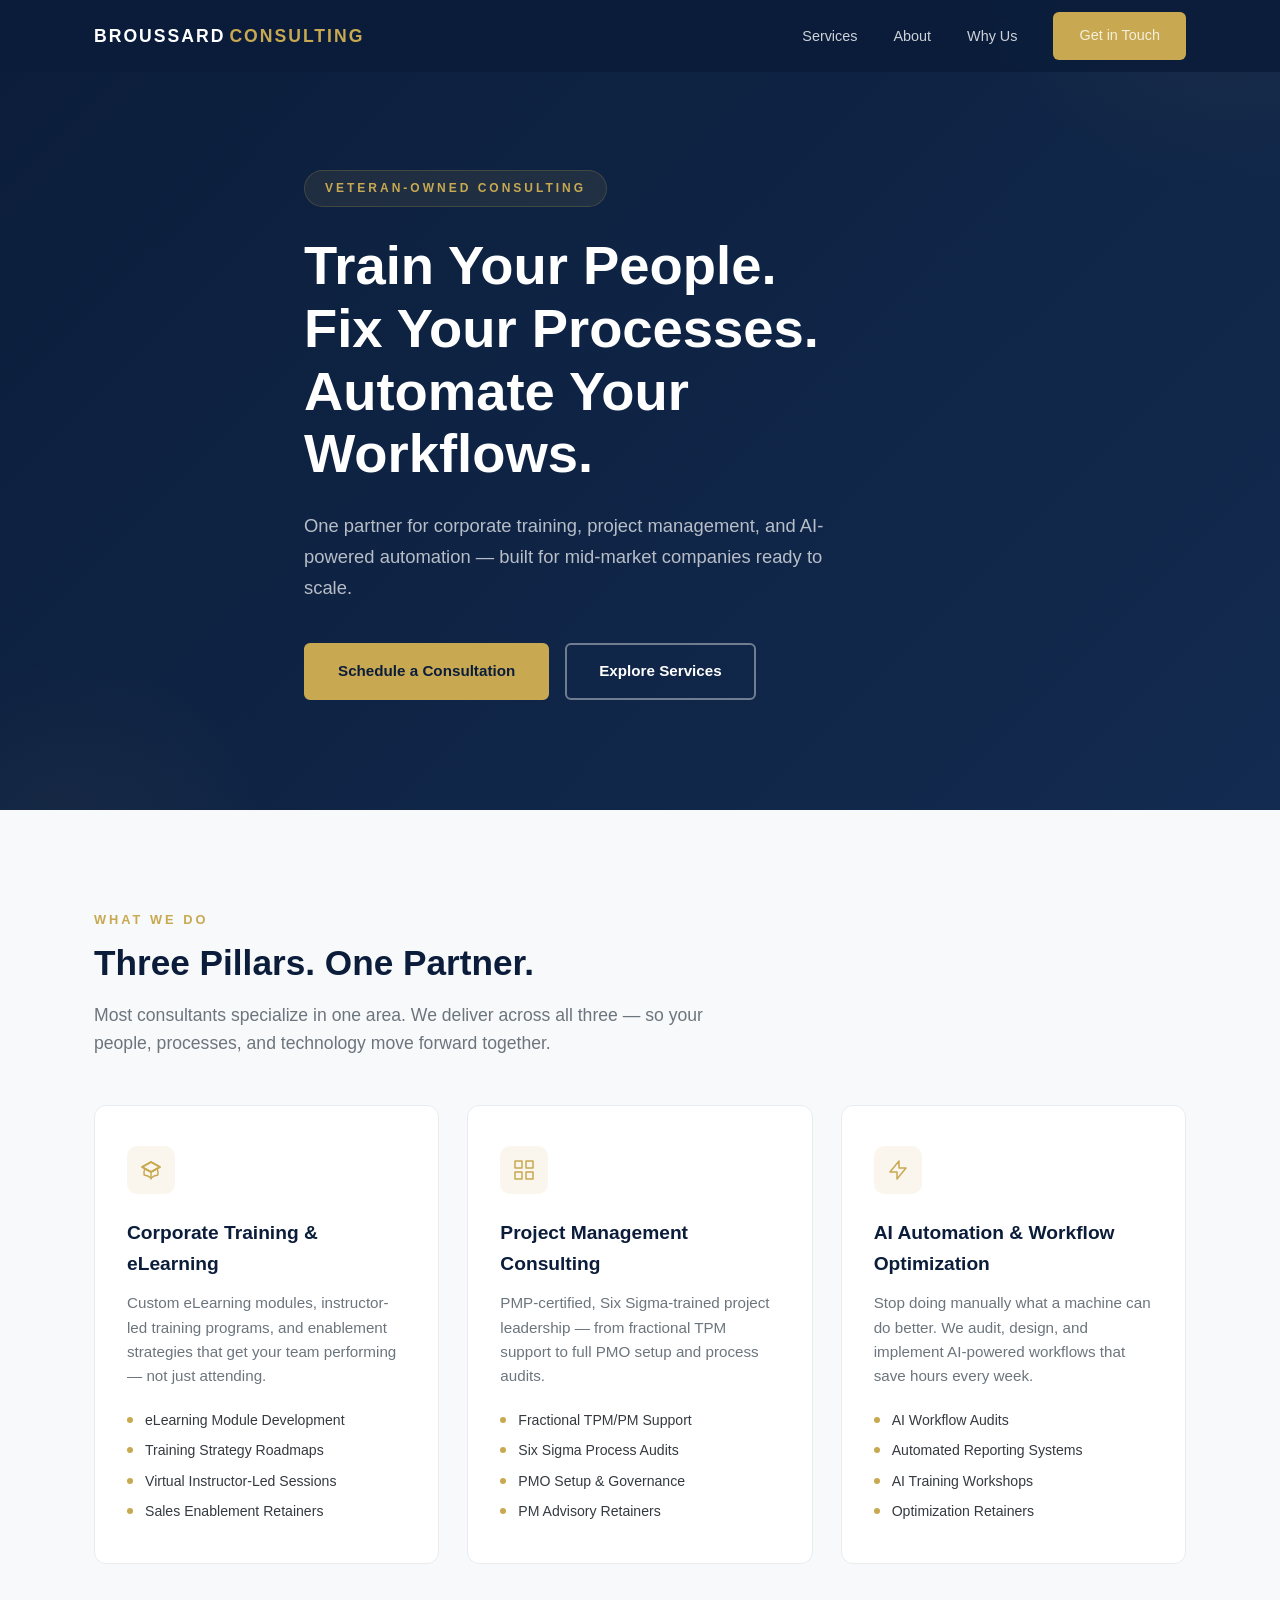
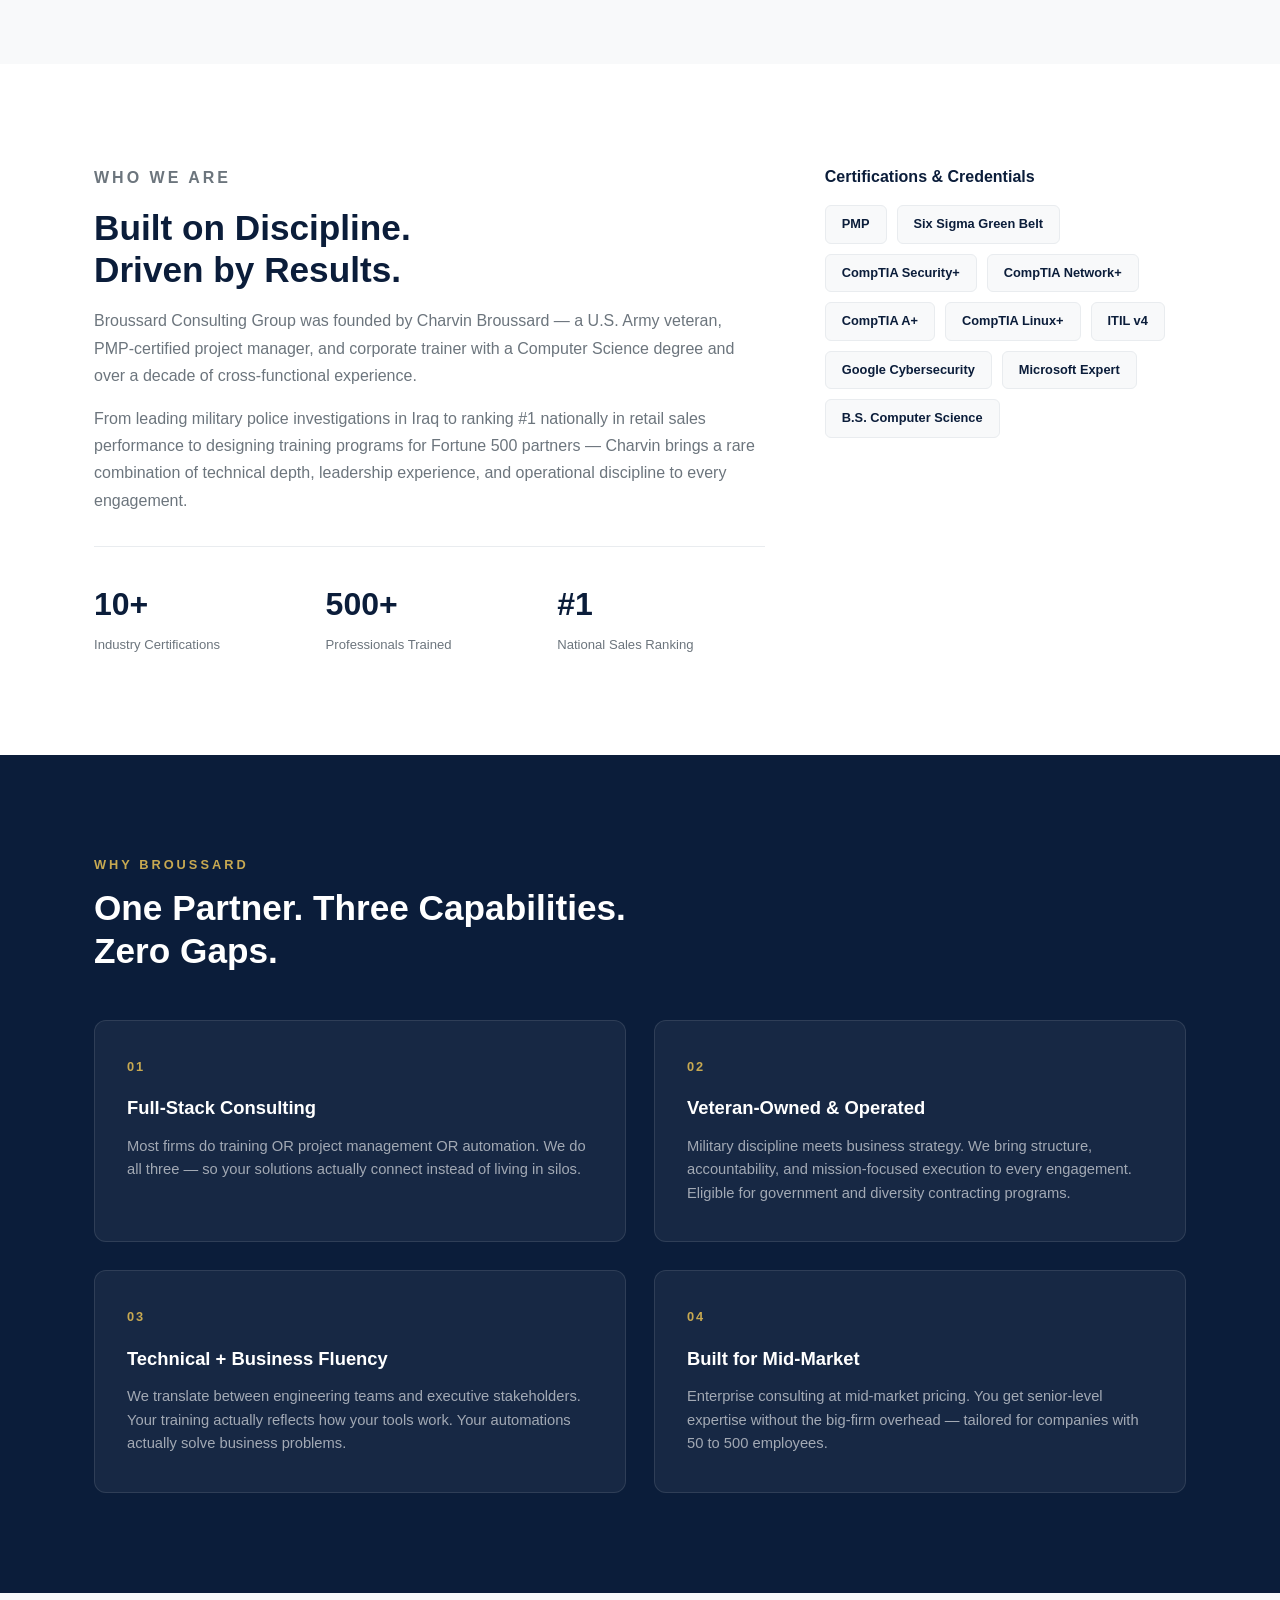
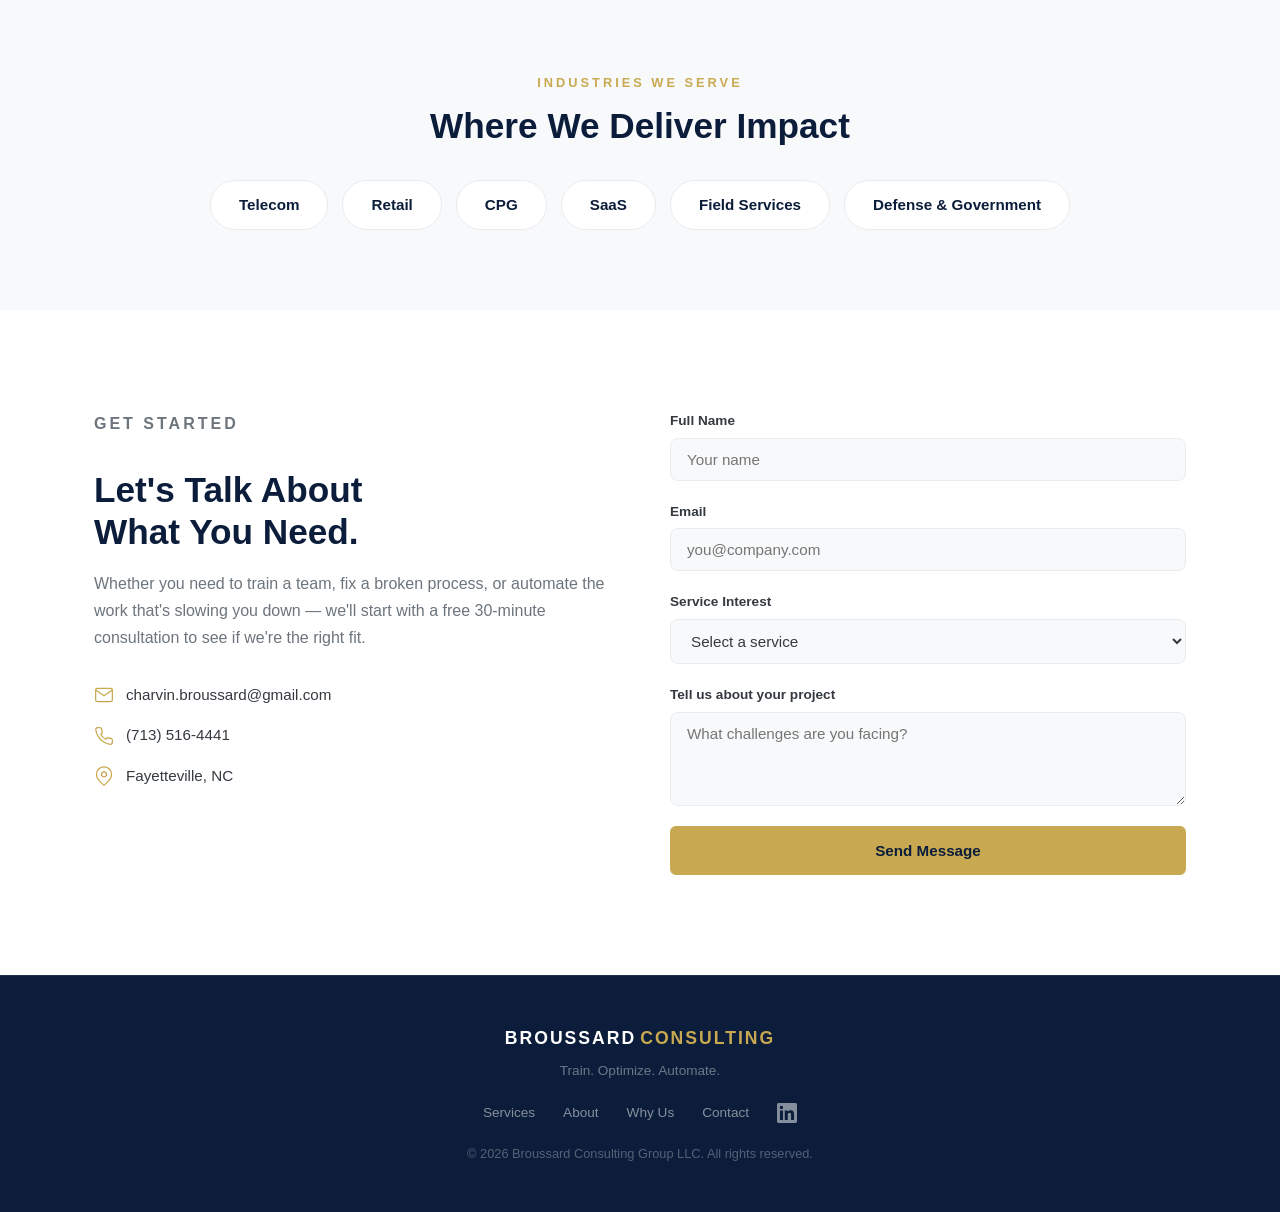
==== commit 0a7c2edc: "Remove placeholder testimonials section Will add back when real testimonials are available.  Co-Auth" ====
--- a/index.html
+++ b/index.html
@@ -10,8 +10,8 @@
   <meta property="og:type" content="website">
   <meta property="og:title" content="Broussard Consulting Group | Training, PM & AI Automation">
   <meta property="og:description" content="One partner for corporate training, project management, and AI-powered automation — built for mid-market companies ready to scale. Veteran-owned.">
-  <meta property="og:url" content="https://charvin68.github.io/broussard-consulting/">
-  <meta property="og:image" content="https://charvin68.github.io/broussard-consulting/og-image.png">
+  <meta property="og:url" content="https://broussardconsultinggroup.com/">
+  <meta property="og:image" content="https://broussardconsultinggroup.com/og-image.png">
   <meta name="twitter:card" content="summary_large_image">
   <meta name="twitter:title" content="Broussard Consulting Group | Training, PM & AI Automation">
   <meta name="twitter:description" content="One partner for corporate training, project management, and AI-powered automation — built for mid-market companies ready to scale.">
@@ -19,13 +19,13 @@
   <!-- Favicon -->
   <link rel="icon" href="data:image/svg+xml,<svg xmlns='http://www.w3.org/2000/svg' viewBox='0 0 100 100'><rect width='100' height='100' rx='12' fill='%230B1D3A'/><text x='50' y='68' font-size='60' font-weight='bold' font-family='sans-serif' fill='%23C8A951' text-anchor='middle'>B</text></svg>">
 
-  <!-- Google Analytics — Replace G-XXXXXXXXXX with your GA4 Measurement ID -->
-  <script async src="https://www.googletagmanager.com/gtag/js?id=G-XXXXXXXXXX"></script>
+  <!-- Google Analytics — Replace G-999SSLRZNL with your GA4 Measurement ID -->
+  <script async src="https://www.googletagmanager.com/gtag/js?id=G-999SSLRZNL"></script>
   <script>
     window.dataLayer = window.dataLayer || [];
     function gtag(){dataLayer.push(arguments);}
     gtag('js', new Date());
-    gtag('config', 'G-XXXXXXXXXX');
+    gtag('config', 'G-999SSLRZNL');
   </script>
 
   <link rel="stylesheet" href="styles.css">
@@ -116,49 +116,6 @@
     </div>
   </section>
 
-  <!-- Testimonials Section -->
-  <section class="testimonials" id="testimonials">
-    <div class="container">
-      <p class="section-label">What People Say</p>
-      <h2 class="section-title">Trusted by Teams. Backed by Results.</h2>
-      <div class="testimonials-grid">
-        <div class="testimonial-card">
-          <div class="testimonial-stars">★★★★★</div>
-          <p class="testimonial-text">"Charvin transformed our onboarding process from a 3-week mess into a streamlined 5-day program. Our new hire retention improved by 40% in the first quarter."</p>
-          <div class="testimonial-author">
-            <div class="testimonial-avatar">JR</div>
-            <div>
-              <span class="testimonial-name">James R.</span>
-              <span class="testimonial-role">Director of Operations, Telecom</span>
-            </div>
-          </div>
-        </div>
-        <div class="testimonial-card">
-          <div class="testimonial-stars">★★★★★</div>
-          <p class="testimonial-text">"We brought Charvin in to audit our project management workflow. He found $200K in wasted process time and helped us restructure in under 6 weeks."</p>
-          <div class="testimonial-author">
-            <div class="testimonial-avatar">SP</div>
-            <div>
-              <span class="testimonial-name">Sarah P.</span>
-              <span class="testimonial-role">VP of Strategy, SaaS</span>
-            </div>
-          </div>
-        </div>
-        <div class="testimonial-card">
-          <div class="testimonial-stars">★★★★★</div>
-          <p class="testimonial-text">"The AI automation workshop was a game-changer. Our team went from skeptical to saving 10+ hours a week on reporting alone. Charvin makes complex tools accessible."</p>
-          <div class="testimonial-author">
-            <div class="testimonial-avatar">MK</div>
-            <div>
-              <span class="testimonial-name">Michelle K.</span>
-              <span class="testimonial-role">L&D Manager, Retail</span>
-            </div>
-          </div>
-        </div>
-      </div>
-    </div>
-  </section>
-
   <!-- About Section -->
   <section class="about" id="about">
     <div class="container about-grid">
@@ -268,7 +225,7 @@
           </div>
         </div>
       </div>
-      <form class="contact-form" id="contactForm" action="https://formspree.io/f/YOUR_FORM_ID" method="POST">
+      <form class="contact-form" id="contactForm" action="https://formspree.io/f/xbdaepzk" method="POST">
         <div class="form-group">
           <label for="name">Full Name</label>
           <input type="text" id="name" name="name" required placeholder="Your name">
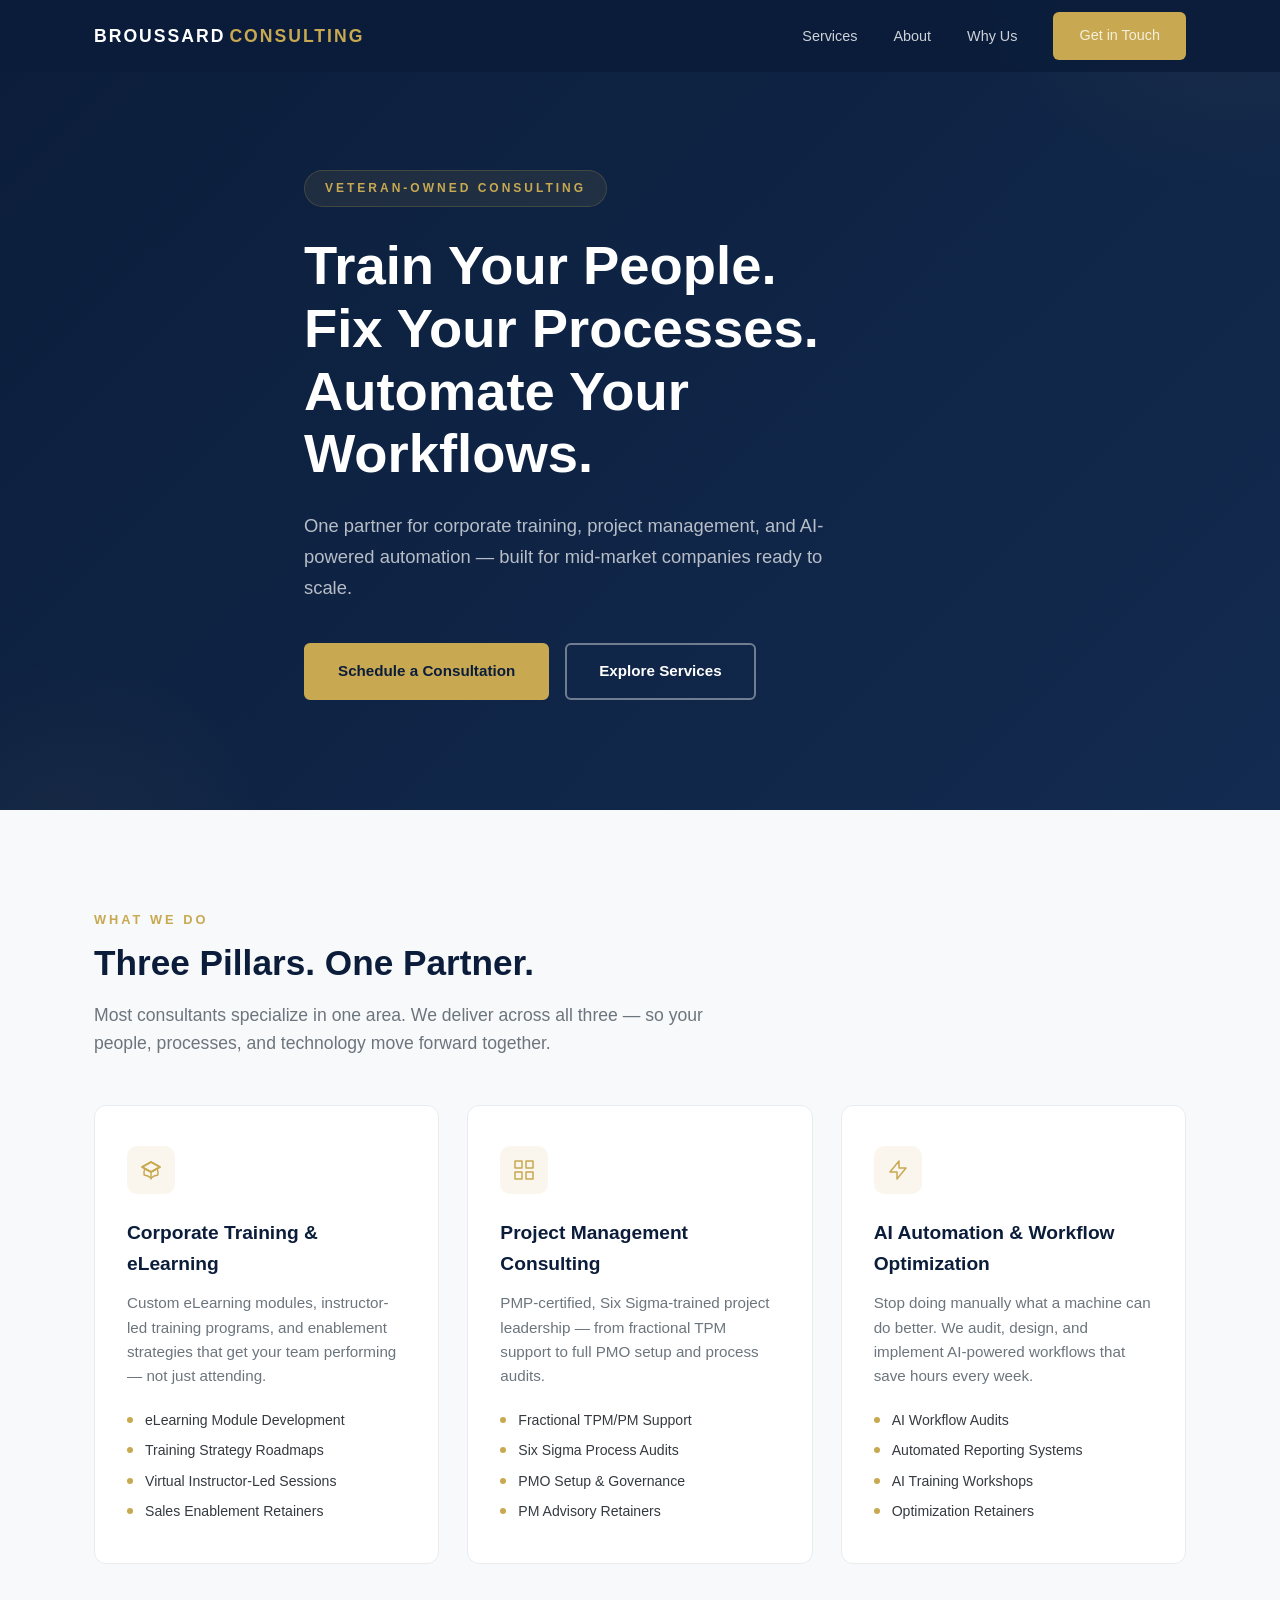
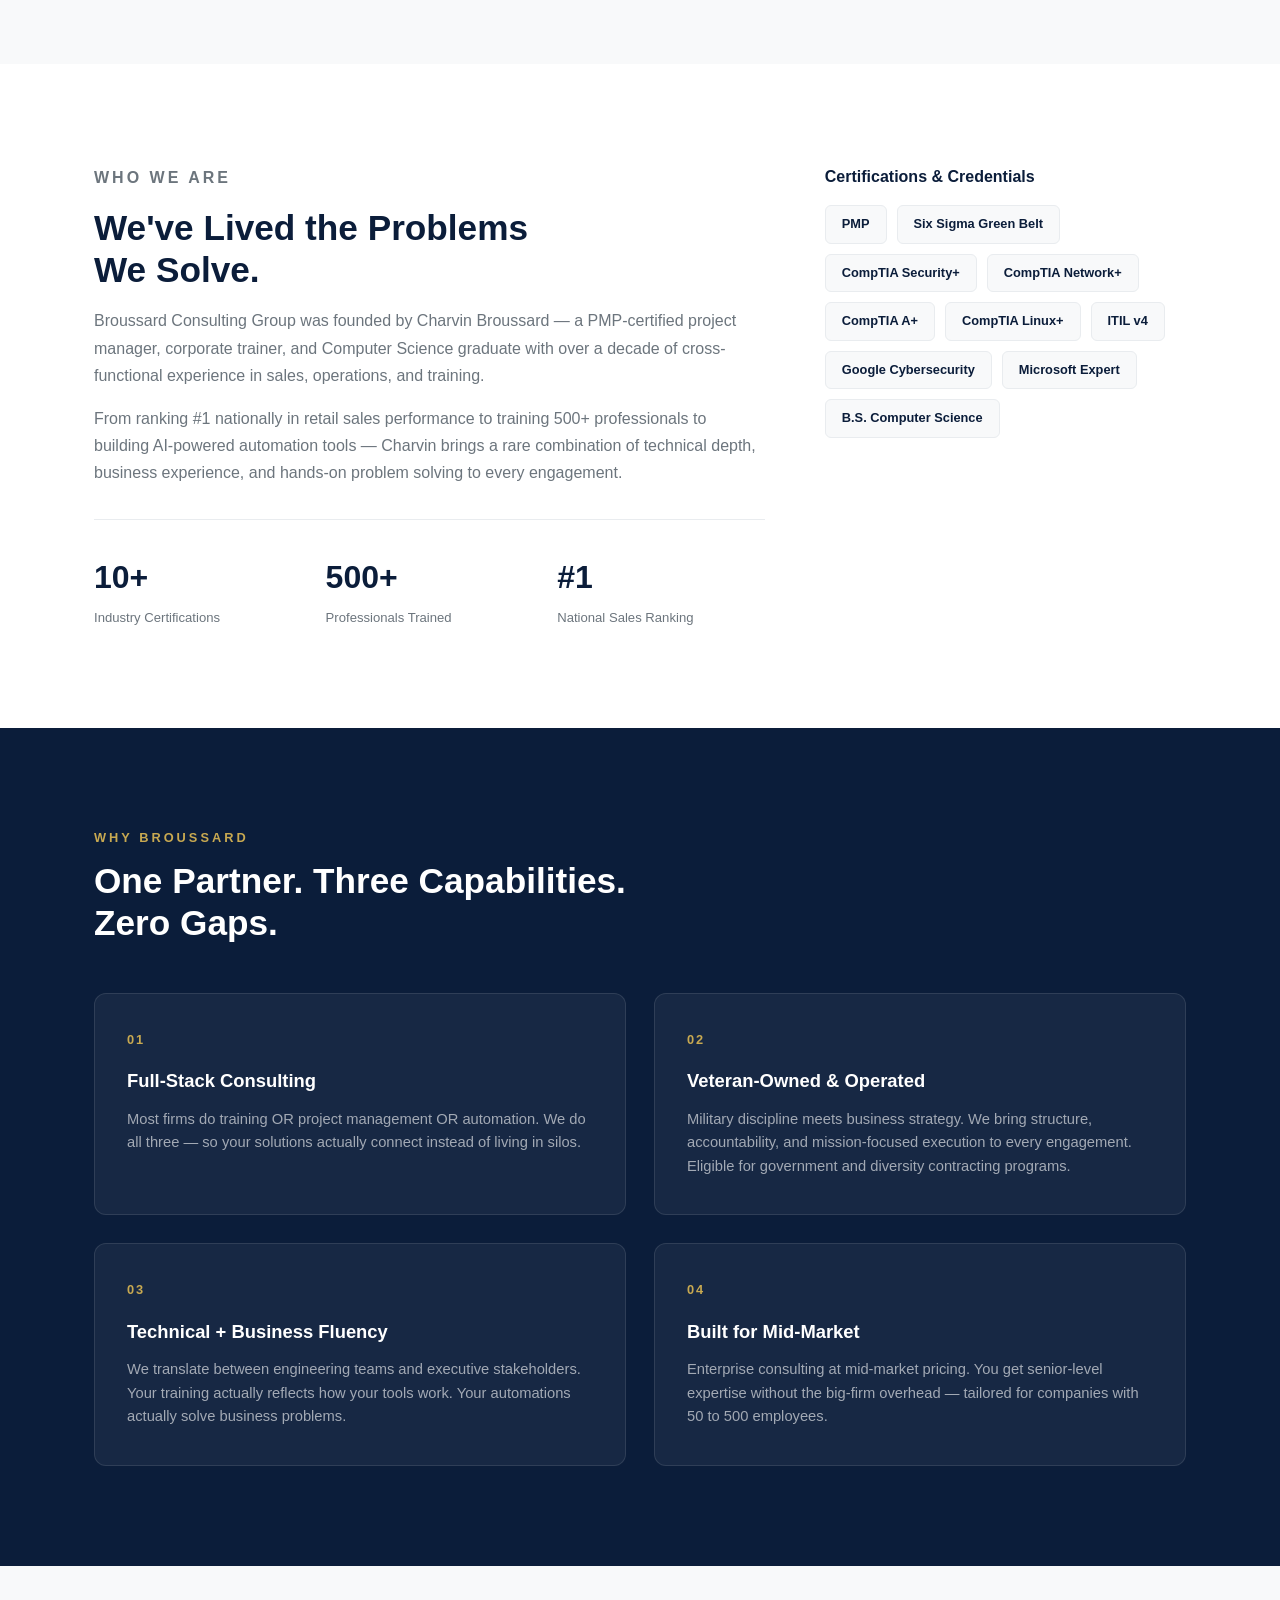
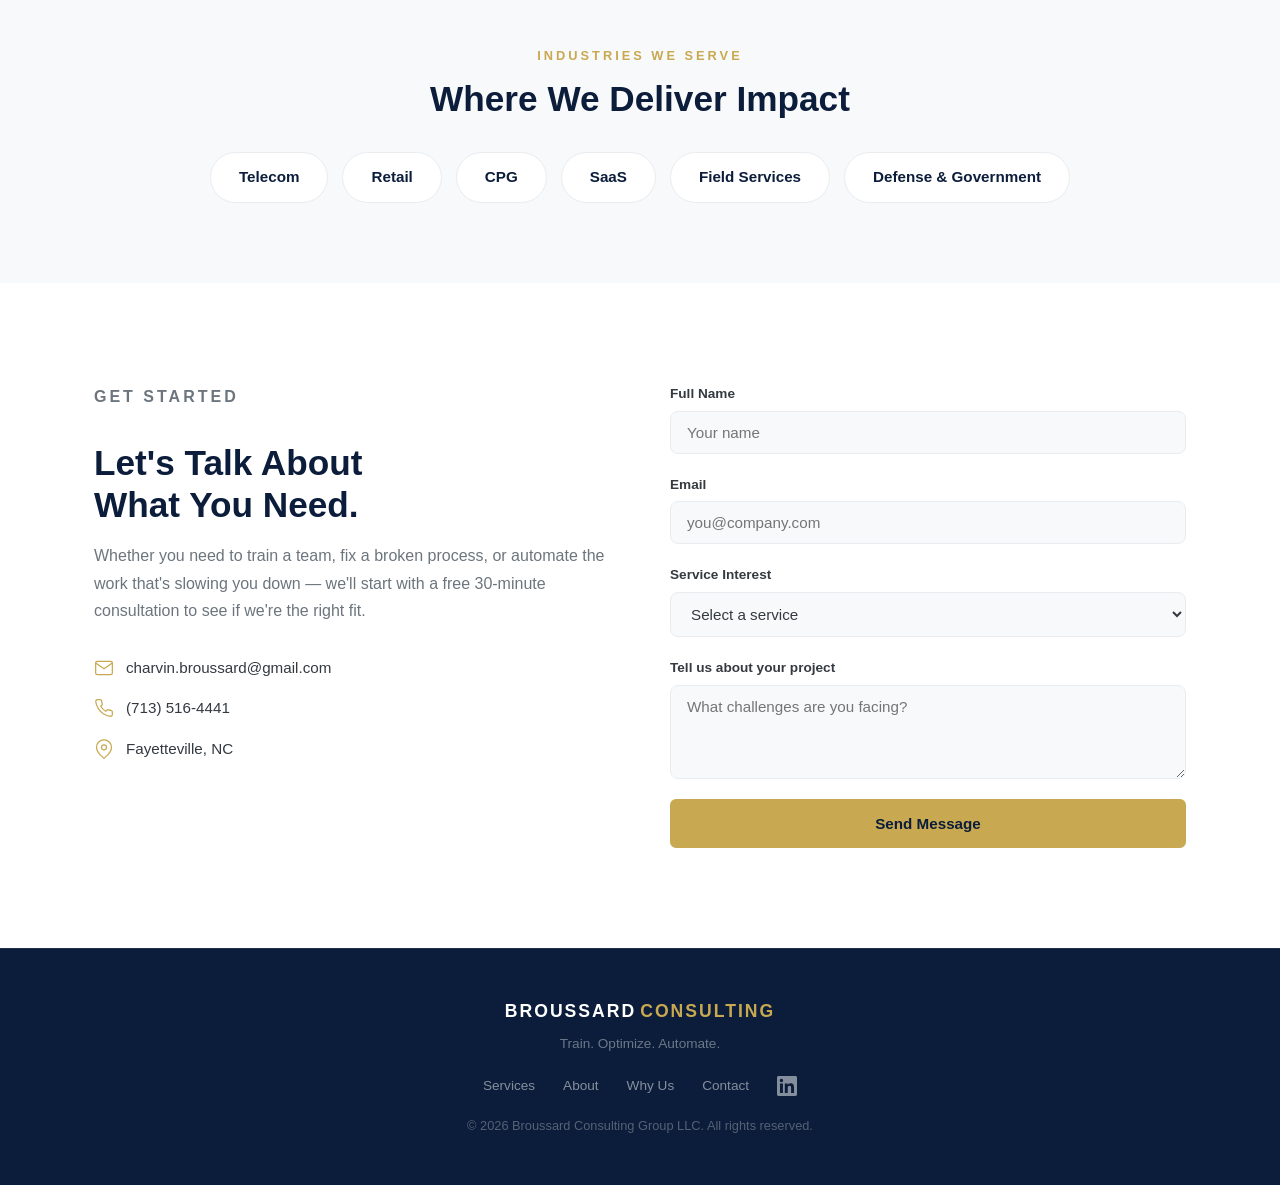
==== commit fa90cb63: "Add sitemap, structured data, 404 page, and update About section - sitemap.xml and robots.txt for SE" ====
--- a/index.html
+++ b/index.html
@@ -26,6 +26,33 @@
     function gtag(){dataLayer.push(arguments);}
     gtag('js', new Date());
     gtag('config', 'G-999SSLRZNL');
+  </script>
+
+  <!-- Structured Data -->
+  <script type="application/ld+json">
+  {
+    "@context": "https://schema.org",
+    "@type": "ConsultingBusiness",
+    "name": "Broussard Consulting Group",
+    "url": "https://broussardconsultinggroup.com",
+    "logo": "https://broussardconsultinggroup.com/og-image.png",
+    "description": "Corporate Training, Project Management Consulting, and AI Automation for mid-market companies. Veteran-owned.",
+    "telephone": "+1-713-516-4441",
+    "email": "charvin.broussard@gmail.com",
+    "address": {
+      "@type": "PostalAddress",
+      "addressLocality": "Fayetteville",
+      "addressRegion": "NC",
+      "addressCountry": "US"
+    },
+    "founder": {
+      "@type": "Person",
+      "name": "Charvin Broussard"
+    },
+    "areaServed": "US",
+    "serviceType": ["Corporate Training", "Project Management Consulting", "AI Automation", "Workflow Optimization"],
+    "knowsAbout": ["eLearning", "PMP", "Six Sigma", "AI Automation", "Instructional Design"]
+  }
   </script>
 
   <link rel="stylesheet" href="styles.css">
@@ -121,9 +148,9 @@
     <div class="container about-grid">
       <div class="about-content">
         <p class="section-label">Who We Are</p>
-        <h2 class="section-title">Built on Discipline.<br>Driven by Results.</h2>
-        <p>Broussard Consulting Group was founded by Charvin Broussard — a U.S. Army veteran, PMP-certified project manager, and corporate trainer with a Computer Science degree and over a decade of cross-functional experience.</p>
-        <p>From leading military police investigations in Iraq to ranking #1 nationally in retail sales performance to designing training programs for Fortune 500 partners — Charvin brings a rare combination of technical depth, leadership experience, and operational discipline to every engagement.</p>
+        <h2 class="section-title">We've Lived the Problems<br>We Solve.</h2>
+        <p>Broussard Consulting Group was founded by Charvin Broussard — a PMP-certified project manager, corporate trainer, and Computer Science graduate with over a decade of cross-functional experience in sales, operations, and training.</p>
+        <p>From ranking #1 nationally in retail sales performance to training 500+ professionals to building AI-powered automation tools — Charvin brings a rare combination of technical depth, business experience, and hands-on problem solving to every engagement.</p>
         <div class="credential-grid">
           <div class="credential">
             <span class="credential-number">10+</span>
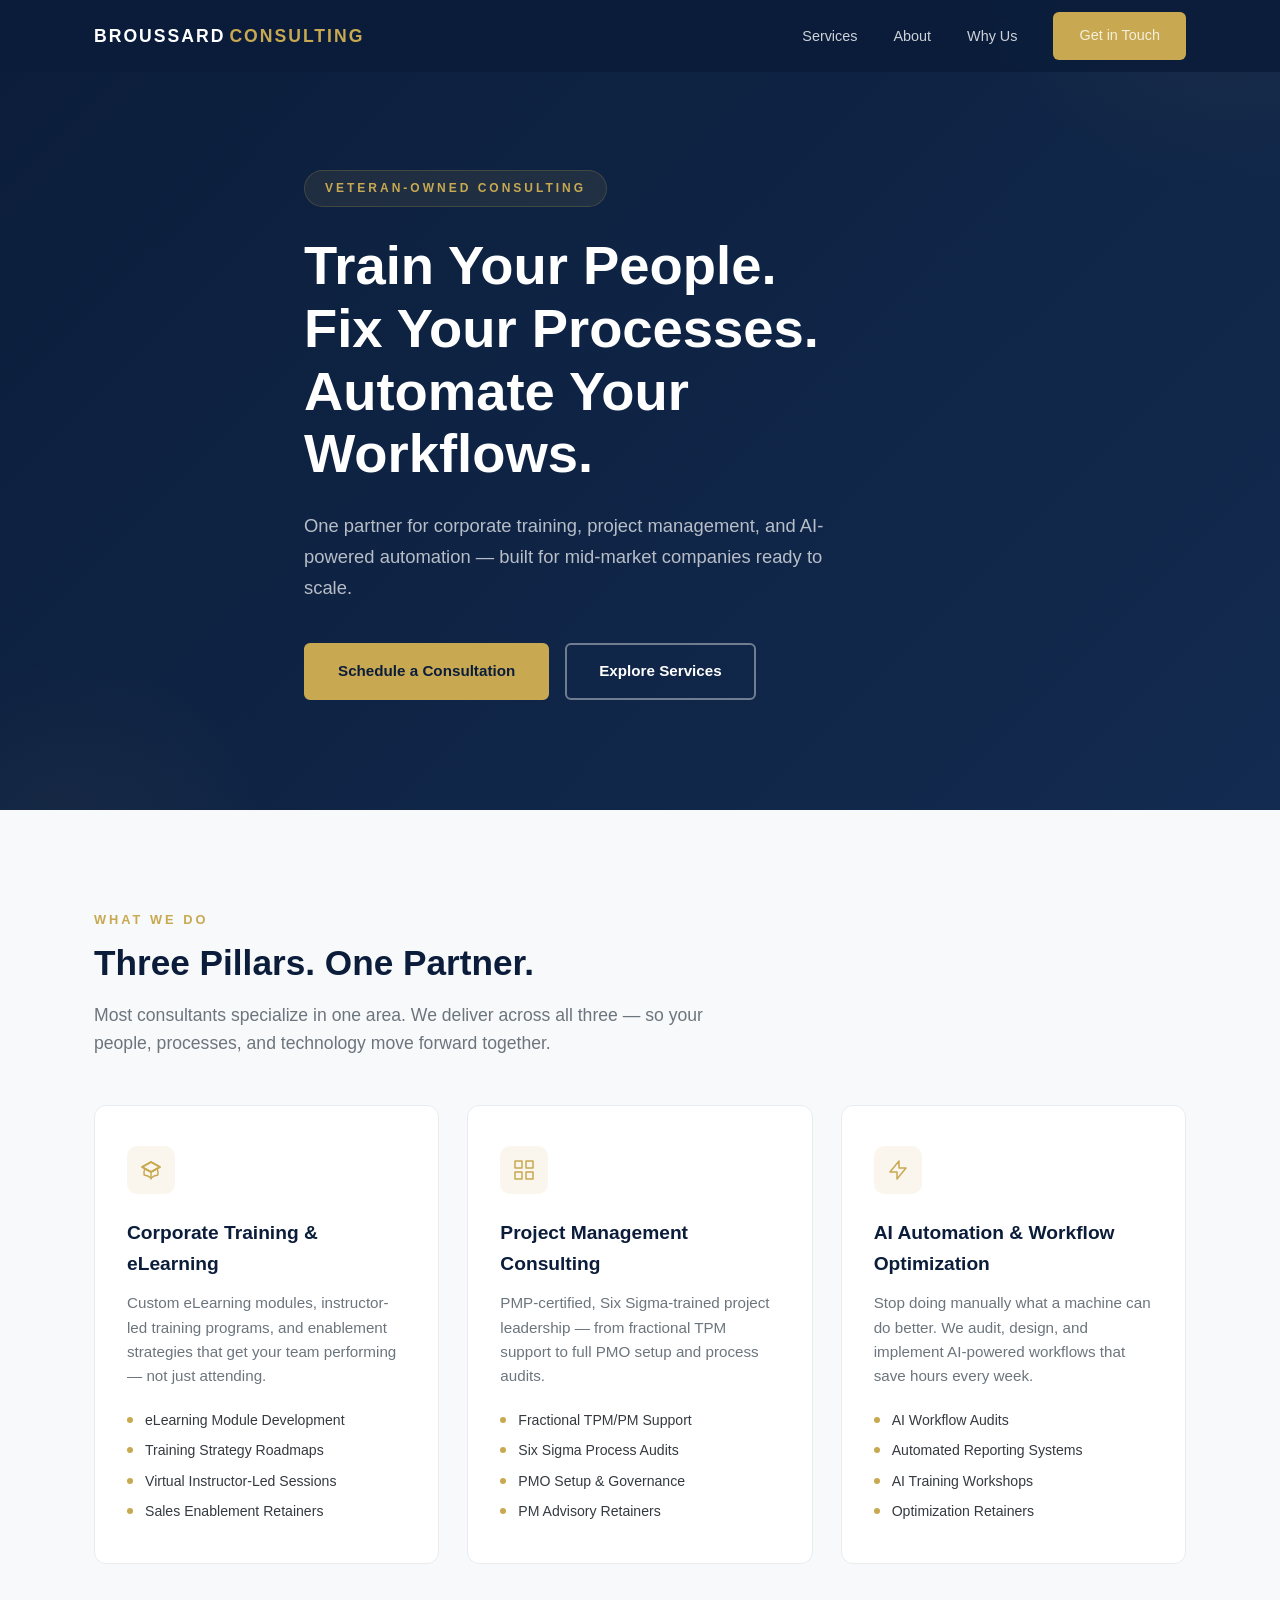
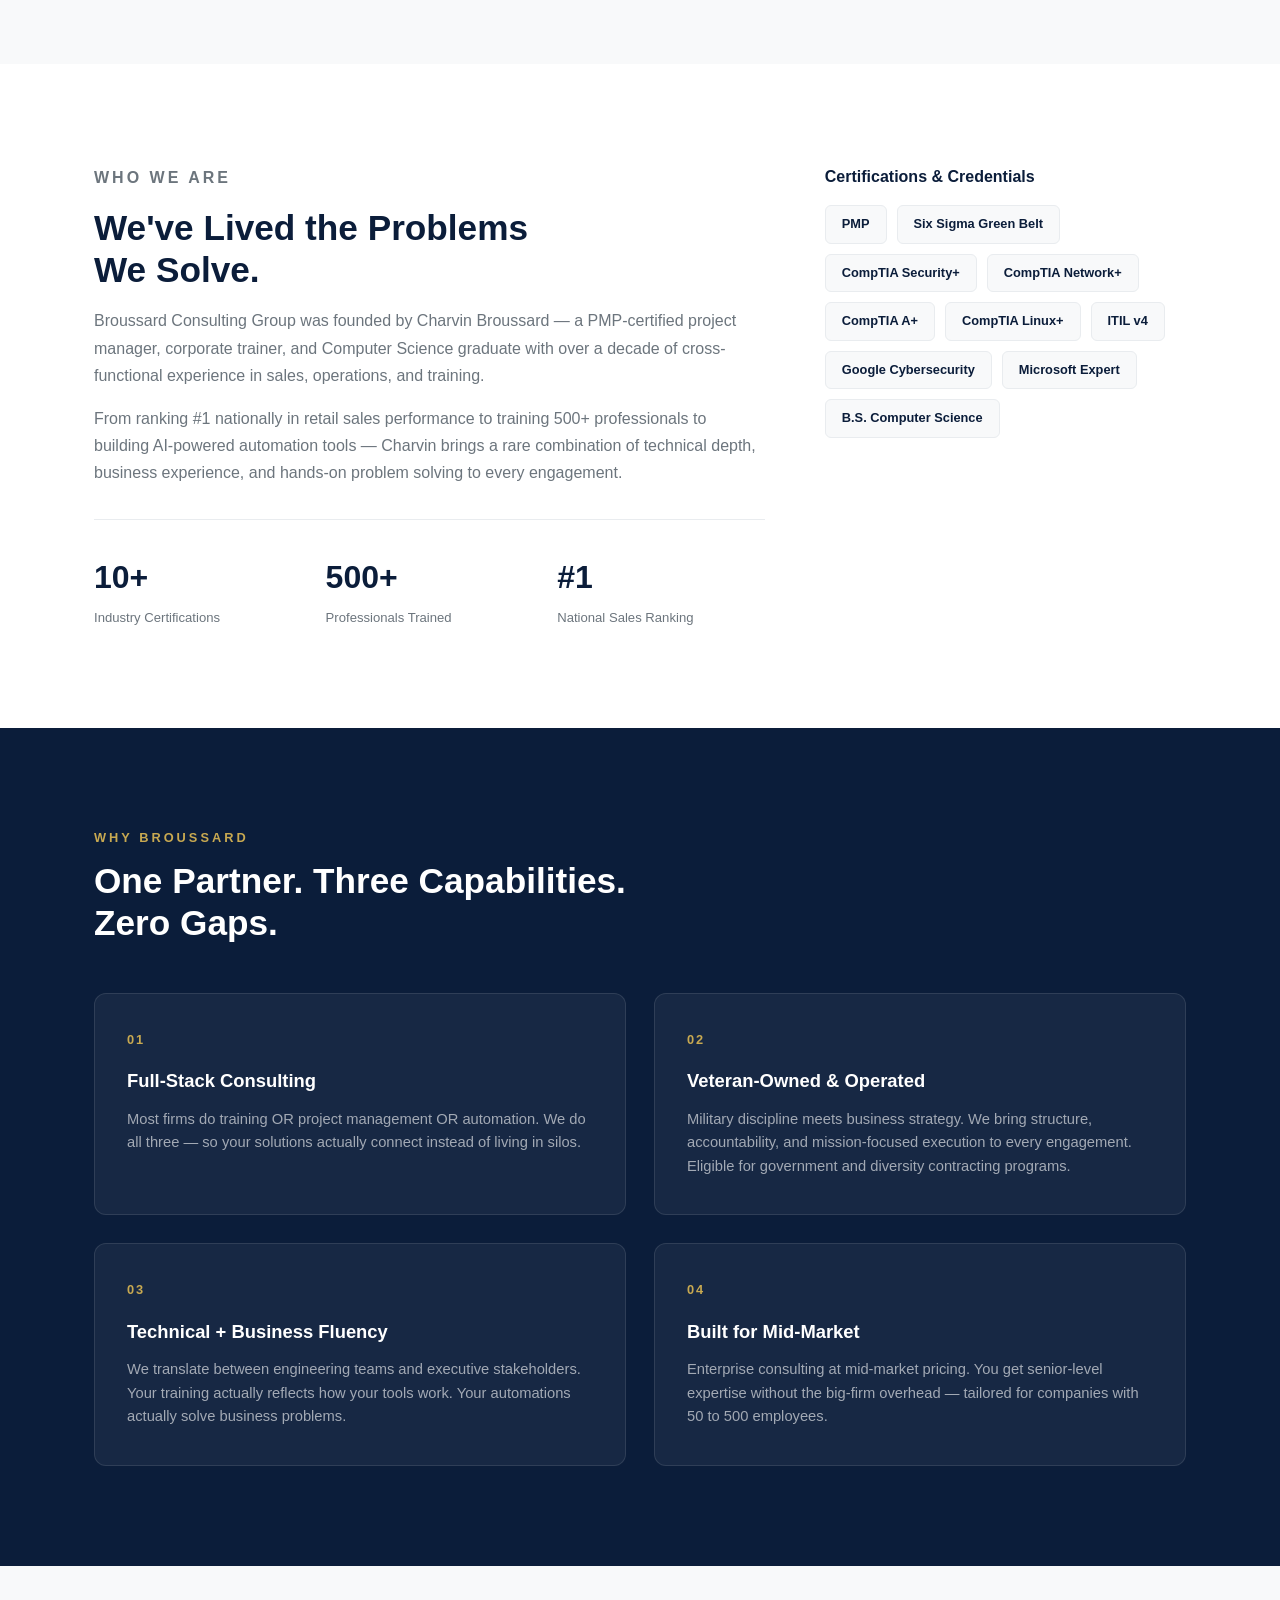
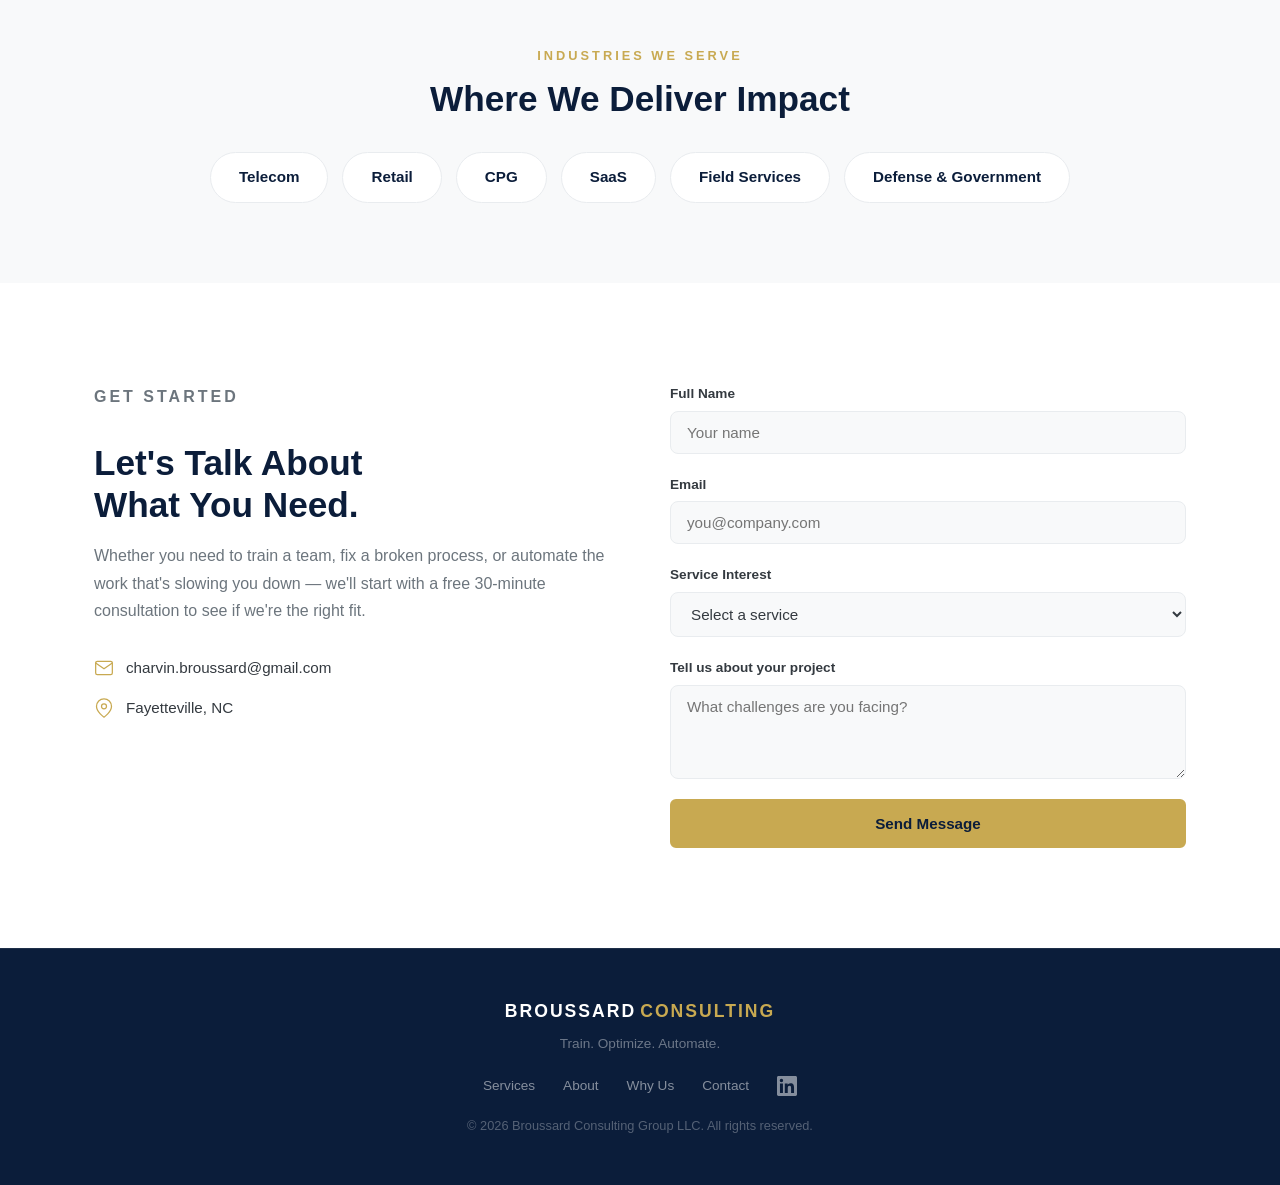
==== commit 9d58908b: "Remove personal phone number from site and structured data Co-Authored-By: Claude Opus 4.6 <noreply@" ====
--- a/index.html
+++ b/index.html
@@ -37,7 +37,6 @@
     "url": "https://broussardconsultinggroup.com",
     "logo": "https://broussardconsultinggroup.com/og-image.png",
     "description": "Corporate Training, Project Management Consulting, and AI Automation for mid-market companies. Veteran-owned.",
-    "telephone": "+1-713-516-4441",
     "email": "charvin.broussard@gmail.com",
     "address": {
       "@type": "PostalAddress",
@@ -243,10 +242,6 @@
             <a href="mailto:charvin.broussard@gmail.com">charvin.broussard@gmail.com</a>
           </div>
           <div class="contact-item">
-            <svg viewBox="0 0 24 24" fill="none" stroke="currentColor" stroke-width="1.5" stroke-linecap="round" stroke-linejoin="round"><path d="M22 16.92v3a2 2 0 01-2.18 2 19.79 19.79 0 01-8.63-3.07 19.5 19.5 0 01-6-6 19.79 19.79 0 01-3.07-8.67A2 2 0 014.11 2h3a2 2 0 012 1.72 12.84 12.84 0 00.7 2.81 2 2 0 01-.45 2.11L8.09 9.91a16 16 0 006 6l1.27-1.27a2 2 0 012.11-.45 12.84 12.84 0 002.81.7A2 2 0 0122 16.92z"/></svg>
-            <a href="tel:7135164441">(713) 516-4441</a>
-          </div>
-          <div class="contact-item">
             <svg viewBox="0 0 24 24" fill="none" stroke="currentColor" stroke-width="1.5" stroke-linecap="round" stroke-linejoin="round"><path d="M21 10c0 7-9 13-9 13s-9-6-9-13a9 9 0 0118 0z"/><circle cx="12" cy="10" r="3"/></svg>
             <span>Fayetteville, NC</span>
           </div>
